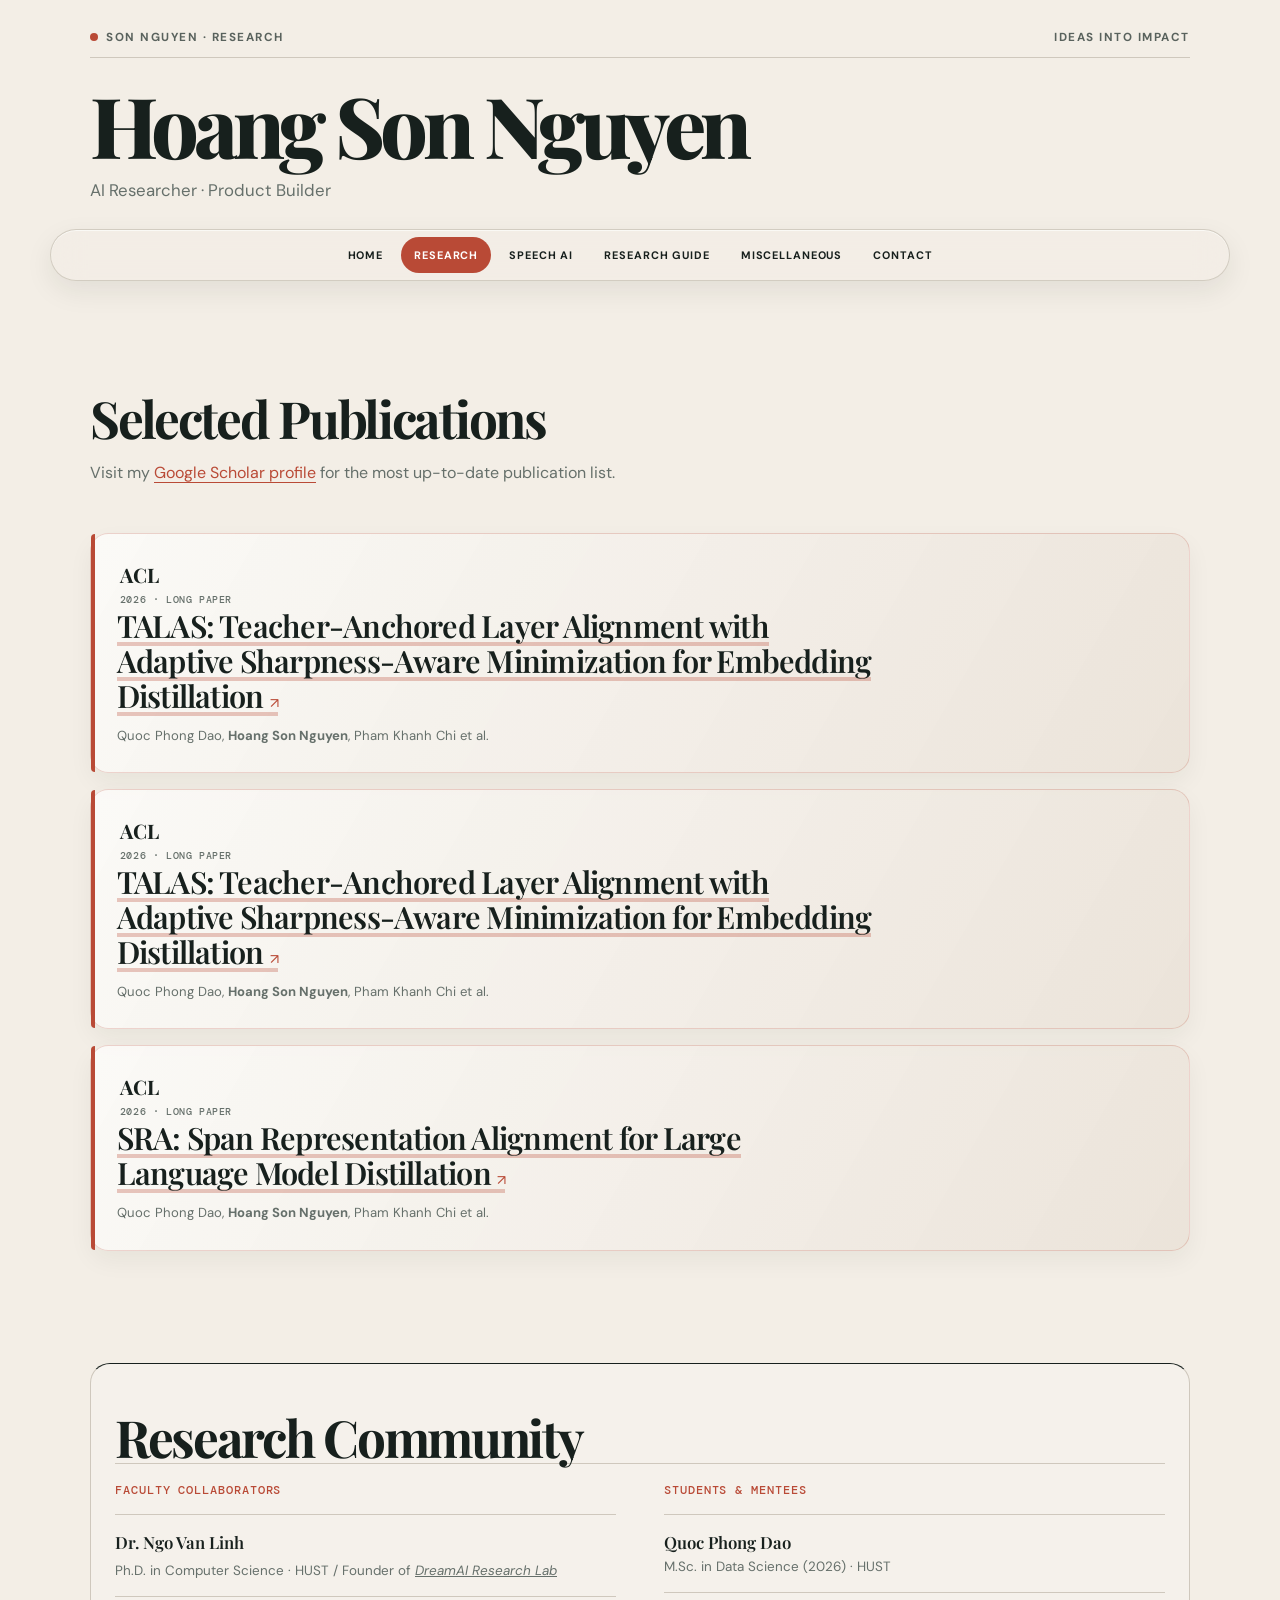
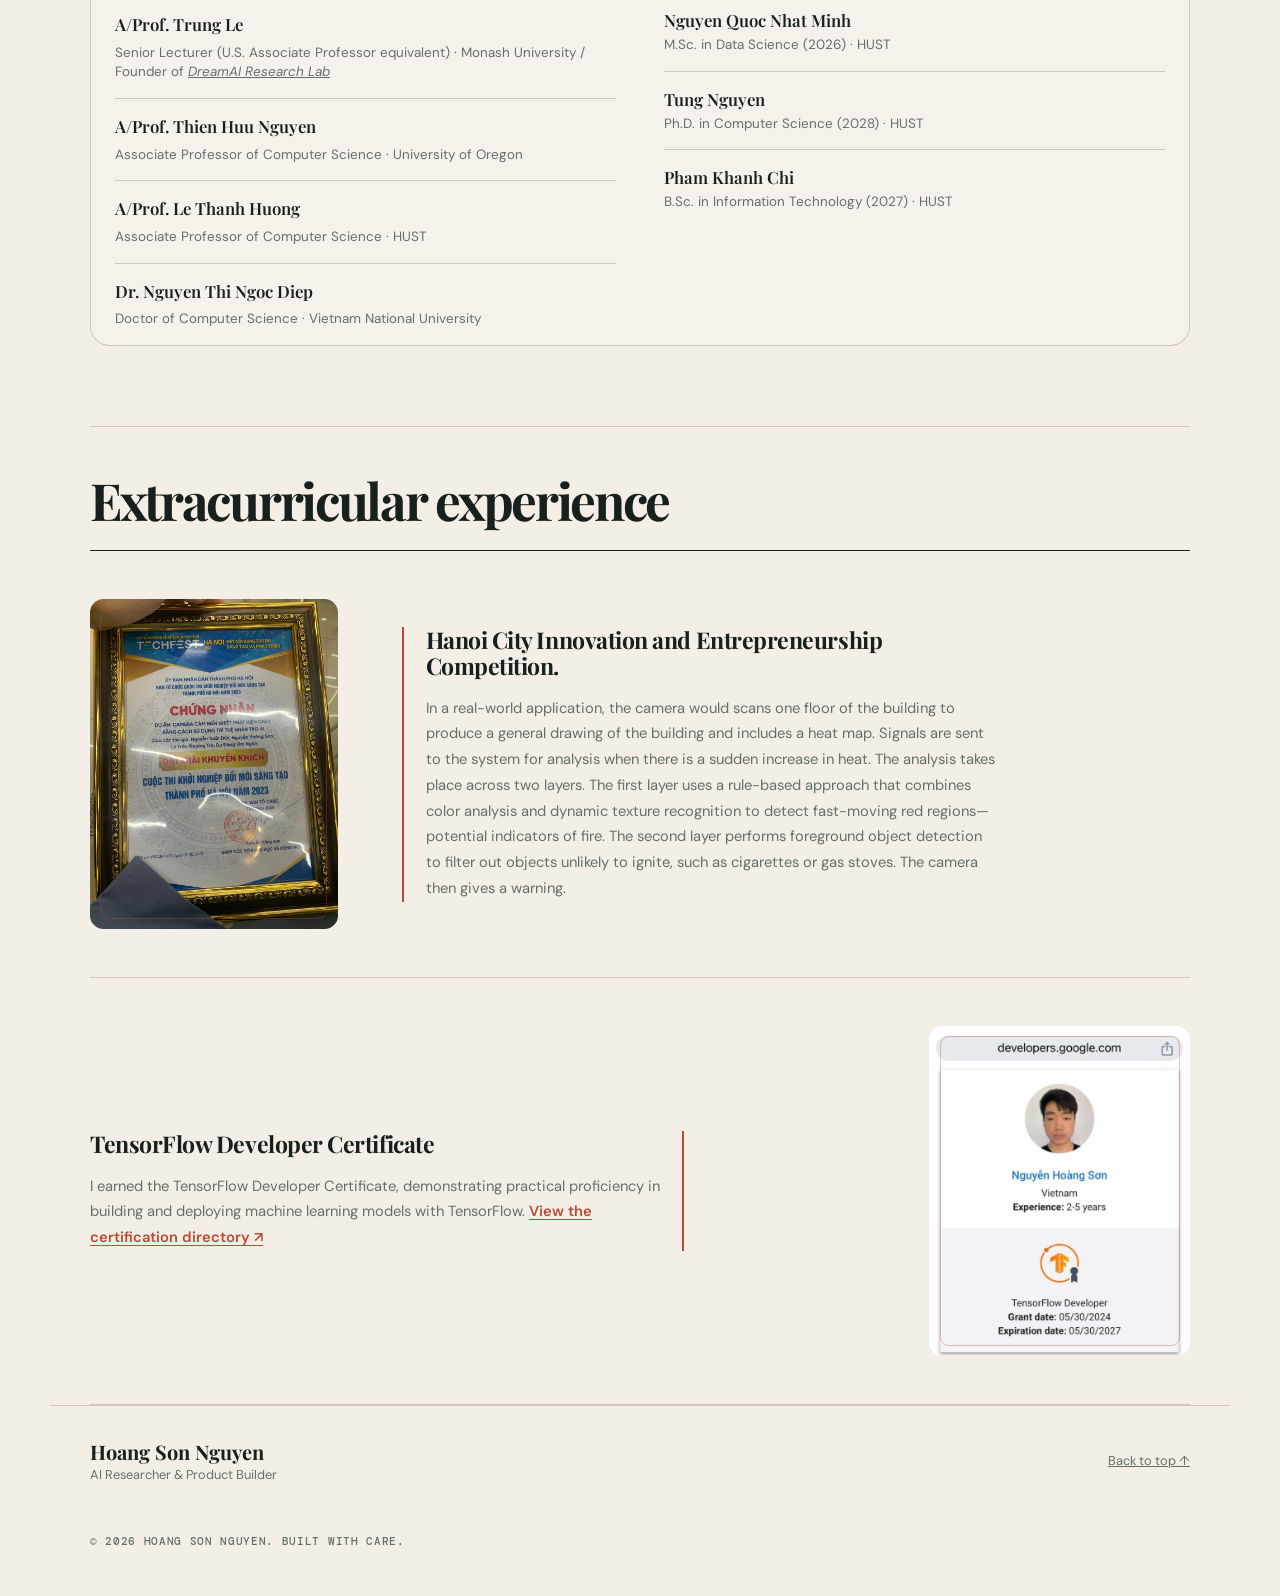
==== research.html @ 39b85572 "research" ====
<!doctype html>
<html lang="en">
  <head>
    <meta charset="UTF-8" />
    <meta name="viewport" content="width=device-width, initial-scale=1.0" />
    <meta name="description" content="Research and publications by Hoang Son Nguyen" />
    <title>Research — Hoang Son Nguyen</title>
    <link rel="preconnect" href="https://fonts.googleapis.com" />
    <link rel="preconnect" href="https://fonts.gstatic.com" crossorigin />
    <link
      href="https://fonts.googleapis.com/css2?family=DM+Mono:wght@400;500&family=DM+Sans:wght@400;500;600;700&family=Playfair+Display:wght@600;700;800&display=swap"
      rel="stylesheet"
    />
    <link rel="stylesheet" href="styles.css?v=6" />
  </head>
  <body class="research-page">
    <a class="skip-link" href="#main-content">Skip to content</a>
    <header class="site-header">
      <div class="topline">
        <span class="eyebrow"><i></i>SON NGUYEN · RESEARCH</span>
        <span class="date">Ideas into impact</span>
      </div>
      <div class="hero-heading">
        <div>
          <h1><a href="index.html">Hoang Son Nguyen</a></h1>
          <p>AI Researcher · Product Builder</p>
        </div>
      </div>
    </header>

    <nav class="menu" aria-label="Main navigation">
      <a href="index.html">Home</a>
      <a class="active" href="research.html" aria-current="page">Research</a>
      <a href="speechAI.html">Speech AI</a>
      <a href="research_guide.html">Research Guide</a>
      <a href="miscellaneous.html">Miscellaneous</a>
      <a href="index.html#contact">Contact</a>
    </nav>

    <main id="main-content" class="research-page-main">
      <section class="research-page-reference-section" aria-labelledby="publications-title">
        <h2 id="publications-title">Selected Publications</h2>
        <p class="research-page-publication-note">Visit my <a href="https://scholar.google.com/" target="_blank" rel="noopener noreferrer">Google Scholar profile</a> for the most up-to-date publication list.</p>
        <div class="research-page-publications">
          <article class="research-page-paper">
            <div class="research-page-paper-meta"><strong>ACL</strong><span>2026 · Long paper</span></div>
            <h3><a href="https://aclanthology.org/2026.acl-long.1509/" target="_blank" rel="noopener noreferrer">TALAS: Teacher-Anchored Layer Alignment with Adaptive Sharpness-Aware Minimization for Embedding Distillation <span>↗</span></a></h3>
            <p>Quoc Phong Dao, <strong>Hoang Son Nguyen</strong>, Pham Khanh Chi et al.</p>
          </article>
          <article class="research-page-paper">
            <div class="research-page-paper-meta"><strong>ACL</strong><span>2026 · Long paper</span></div>
            <h3><a href="https://aclanthology.org/2026.acl-long.1509/" target="_blank" rel="noopener noreferrer">TALAS: Teacher-Anchored Layer Alignment with Adaptive Sharpness-Aware Minimization for Embedding Distillation <span>↗</span></a></h3>
            <p>Quoc Phong Dao, <strong>Hoang Son Nguyen</strong>, Pham Khanh Chi et al.</p>
          </article>
          <article class="research-page-paper">
            <div class="research-page-paper-meta"><strong>ACL</strong><span>2026 · Long paper</span></div>
            <h3><a href="https://aclanthology.org/2026.acl-long.1522/" target="_blank" rel="noopener noreferrer">SRA: Span Representation Alignment for Large Language Model Distillation <span>↗</span></a></h3>
            <p>Quoc Phong Dao, <strong>Hoang Son Nguyen</strong>, Pham Khanh Chi et al.</p>
          </article>
        </div>
      </section>

      <section class="research-subsection community-section" aria-labelledby="community-title">
        <h2 id="community-title">Research community</h2>
        <div class="community-grid">
          <div class="community-group">
            <p class="section-index">Faculty collaborators</p>
            <ul>
              <li>
  <a href="https://soict.hust.edu.vn/ts-ngo-van-linh.html" target="_blank" rel="noopener noreferrer"><strong>Dr. Ngo Van Linh</strong></a>
  <span>Ph.D. in Computer Science · HUST / Founder of <a href="https://dream-ai-lab.github.io/" target="_blank" rel="noopener noreferrer"><em><u>DreamAI Research Lab</u></em></a></span>
</li>
<li>
  <a href="https://www.trungle.org/" target="_blank" rel="noopener noreferrer"><strong>A/Prof. Trung Le</strong></a>
  <span>Senior Lecturer (U.S. Associate Professor equivalent) · Monash University / Founder of <a href="https://dream-ai-lab.github.io/" target="_blank" rel="noopener noreferrer"><em><u>DreamAI Research Lab</u></em></a></span>
</li>
                  <li><a href="https://thienhuunguyen.github.io/" target="_blank" rel="noreferrer"><strong>A/Prof. Thien Huu Nguyen</strong></a><span>Associate Professor of Computer Science · University of Oregon</span></li>
                  <li><a href="https://users.soict.hust.edu.vn/huonglt/" target="_blank" rel="noreferrer"><strong>A/Prof. Le Thanh Huong</strong></a><span>Associate Professor of Computer Science · HUST</span></li>
                  <li><a href="https://scholar.google.com/citations?user=wn4c3z8AAAAJ" target="_blank" rel="noreferrer"><strong>Dr. Nguyen Thi Ngoc Diep</strong></a><span>Doctor of Computer Science · Vietnam National University</span></li>
                </ul>
              </div>
              <div class="community-group">
                <p class="section-index">Students &amp; mentees</p>
                <ul>
                  <li><strong>Quoc Phong Dao</strong><span>M.Sc. in Data Science (2026) · HUST</span></li>
                  <li><strong>Nguyen Quoc Nhat Minh</strong><span>M.Sc. in Data Science (2026) · HUST</span></li>
                  <li><strong>Tung Nguyen</strong><span>Ph.D. in Computer Science (2028) · HUST</span></li>
                  <li><strong>Pham Khanh Chi</strong><span>B.Sc. in Information Technology (2027) · HUST</span></li>
                </ul>
              </div>
            </div>
          </section>
          <section class="research-page-extracurricular" aria-labelledby="extracurricular-title">
            <div class="research-page-heading">
              <h2 id="extracurricular-title">Extracurricular experience</h2>
            </div>
            <div class="research-page-extracurricular-content">
              <div class="research-page-experience-list">
                <article class="research-page-experience">
                  <figure><img src="image/cert_DMST_hnoi.jpg" alt="Certificate from DMST Hanoi" /></figure>
                  <div class="research-page-experience-copy">
                    <p class="research-page-experience-label">Hanoi City Innovation and Entrepreneurship Competition.</p>
                    <p>In a real-world application, the camera would scans one floor of the building to produce a general drawing of the building and includes a heat map. Signals are sent to the system for analysis when there is a sudden increase in heat. The analysis takes place across two layers. The first layer uses a rule-based approach that combines color analysis and dynamic texture recognition to detect fast-moving red regions—potential indicators of fire. The second layer performs foreground object detection to filter out objects unlikely to ignite, such as cigarettes or gas stoves. The camera then gives a warning.</p>
                  </div>
                </article>
                <article class="research-page-experience research-page-experience-reverse">
                  <figure><img src="image/tf.jpg" alt="TensorFlow certificate" /></figure>
                  <div class="research-page-experience-copy">
                    <p class="research-page-experience-label">TensorFlow Developer Certificate</p>
                    <p>I earned the TensorFlow Developer Certificate, demonstrating practical proficiency in building and deploying machine learning models with TensorFlow. <a href="https://developers.google.com/certification/directory/tensorflow" target="_blank" rel="noopener noreferrer">View the certification directory <span>↗</span></a></p>
                  </div>
                </article>
              </div>
            </div>
          </section>
    </main>

    <footer>
      <div><strong>Hoang Son Nguyen</strong><span>AI Researcher &amp; Product Builder</span></div>
      <a href="#main-content">Back to top ↑</a>
      <p>© 2026 Hoang Son Nguyen. Built with care.</p>
    </footer>
  </body>
</html>
---- styles.css ----
:root{--ink:#17201d;--muted:#66706b;--cream:#f3eee6;--line:#cfc8bd;--accent:#b94a36;--max:1180px}
*{box-sizing:border-box}html{scroll-behavior:smooth}body{margin:0;background:var(--cream);color:var(--ink);font-family:"DM Sans",sans-serif;font-size:16px;line-height:1.55}a{color:inherit;text-decoration:none}.skip-link{position:absolute;left:1rem;top:-4rem;background:var(--ink);color:var(--cream);padding:.5rem 1rem;z-index:10}.skip-link:focus{top:1rem}
.site-header,main,footer{max-width:var(--max);margin:auto}.site-header{padding:1.75rem 2.5rem 0}.topline{border-bottom:1px solid var(--line);display:flex;justify-content:space-between;padding-bottom:.7rem;text-transform:uppercase;letter-spacing:.13em;font-weight:700;font-size:.73rem;color:#59625d}.eyebrow i{display:inline-block;width:8px;height:8px;background:var(--accent);border-radius:50%;margin-right:.5rem}.hero-heading{display:flex;justify-content:space-between;align-items:flex-start;padding:1.7rem 0 0}.hero-heading h1{font:800 clamp(3rem,7vw,5.25rem)/.95 "Playfair Display",serif;letter-spacing:-.06em;margin:0}.hero-heading h1 a:hover{color:var(--accent)}.hero-heading p{color:var(--muted);font-size:1.05rem;margin:.75rem 0 0}.hero-heading p span{padding:0 .7rem}.hero-heading p a{font-weight:600;color:var(--ink)}.menu{position:sticky;top:.8rem;z-index:20;display:flex;gap:.35rem;justify-content:center;align-items:center;width:calc(100% - 5rem);max-width:var(--max);padding:.45rem;margin:1.6rem auto 0;border:1px solid rgba(207,200,189,.9);border-radius:999px;background:rgba(243,238,230,.78);box-shadow:0 10px 28px rgba(23,32,29,.08),inset 0 1px rgba(255,255,255,.6);backdrop-filter:blur(16px);-webkit-backdrop-filter:blur(16px);white-space:nowrap;transition:box-shadow .25s ease,background .25s ease}.menu a{font-size:.68rem;font-weight:700;text-transform:uppercase;letter-spacing:.08em;padding:.6rem .8rem;border-radius:999px;transition:background .2s ease,color .2s ease,transform .2s ease}.menu a:hover{background:var(--ink);color:var(--cream);transform:translateY(-1px)}.menu a.active{background:var(--accent);color:#fff}.menu a.active:hover{background:var(--ink)}.arrow-link:hover,.text-link:hover{color:var(--accent)}
main{padding:5.5rem 2.5rem 0}.section-grid{display:grid;grid-template-columns:24% 1fr;gap:5rem;border-top:1px solid var(--line);padding:3rem 0 7rem}.section-label{text-transform:uppercase;letter-spacing:.13em;font-weight:700;color:var(--accent);font-size:.76rem}.intro{border-top:0;padding-top:0}.about-label,.section-aside{display:flex;flex-direction:column;align-items:flex-start}.section-marker{border-top:1px solid var(--accent);padding-top:1rem;width:100%;display:flex;align-items:flex-start;justify-content:space-between;color:var(--muted)}.section-marker strong{font:700 clamp(4rem,7vw,6.5rem)/.8 "Playfair Display",serif;letter-spacing:-.08em;color:var(--ink)}.section-marker span{font:500 .68rem/1.35 "DM Mono",monospace;text-transform:uppercase;letter-spacing:.08em;text-align:right}.intro-main{display:block}.intro-copy{max-width:640px}.intro h2,.research h2,.updates h2,.misc h2,.contact h2{font:700 clamp(2.2rem,4vw,4rem)/1.02 "Playfair Display",serif;letter-spacing:-.045em;margin:0 0 1.8rem}.intro-copy p{color:var(--muted);font-size:1.05rem;margin:0 0 1.2rem}.link-row{display:flex;align-items:center;gap:2rem;margin-top:2.5rem}.arrow-link,.text-link{font-size:.77rem;text-transform:uppercase;letter-spacing:.1em;font-weight:700}.arrow-link span{font-size:1.1rem;margin-left:.45rem}.text-link{border-bottom:1px solid var(--ink);padding-bottom:.25rem}.name-card{display:flex;flex-direction:column;gap:.8rem;margin-top:1rem;text-transform:uppercase;font:500 .7rem "DM Mono",monospace;letter-spacing:.08em}.profile-photo,.section-photo{width:100%;max-width:220px;aspect-ratio:3/4;object-fit:cover;object-position:center;border-radius:110px 110px 0 0;filter:saturate(.8);margin-top:1.5rem}.section-photo{margin-top:1.7rem}.name-card strong{font:600 2.3rem "Playfair Display",serif;text-transform:none;letter-spacing:0}.research-content{max-width:710px}.lead,.subheading,.misc-card>p,.contact-copy>p{font-size:1.1rem;color:var(--muted);max-width:600px}.focus-list{grid-column:1/-1;display:flex;gap:1rem;width:calc(100% + 0px);margin-top:1rem;padding:0 0 1.25rem;overflow-x:auto;scroll-snap-type:x mandatory;overscroll-behavior-x:contain;scrollbar-color:var(--accent) transparent;scrollbar-width:thin}.focus-list article{flex:0 0 min(31%,360px);min-height:250px;display:flex;flex-direction:column;justify-content:space-between;gap:2rem;padding:1.35rem;border:1px solid var(--line);border-radius:1.25rem;background:rgba(255,255,255,.25);scroll-snap-align:start}.focus-list article>span{font:500 .75rem "DM Mono",monospace;color:var(--accent)}.focus-list h3{margin:0 0 .6rem;font-size:1.1rem}.focus-list p{margin:0;color:var(--muted)}.timeline{margin-top:2.5rem}.timeline>div,.older-updates>div{display:grid;grid-template-columns:100px 1fr;gap:1.5rem;border-top:1px solid var(--line);padding:1.25rem 0}.timeline time,.older-updates time{font:500 .8rem "DM Mono",monospace}.timeline p,.older-updates p{margin:0}.timeline a{color:var(--accent);text-decoration:underline}.older-button{margin-top:1.5rem;border:0;background:none;padding:0;text-transform:uppercase;letter-spacing:.1em;font-weight:700;font-size:.75rem;cursor:pointer}.older-button span{font-size:1.1rem;margin-left:.3rem}.older-updates{margin-top:1.5rem}.misc-card{grid-column:1/-1;width:100%;background:#e8e0d5;padding:3.5rem;min-height:315px;border-radius:1.5rem}.misc-card h2{margin-bottom:1.3rem}.misc-card>p{max-width:600px;margin-bottom:2.5rem}.contact{padding-bottom:8rem}.contact-copy{display:grid;grid-template-columns:1fr 1fr;column-gap:4rem}.contact-copy h2{grid-column:1/-1}.contact-copy>p{max-width:450px}.contact-details{display:flex;gap:3rem;align-self:end}.contact-details span{display:block;color:var(--accent);font-size:.7rem;text-transform:uppercase;letter-spacing:.12em;font-weight:700;margin-bottom:.3rem}.contact-details p,.contact-details a{margin:0}.contact-details a{text-decoration:underline;text-underline-offset:4px}footer{border-top:1px solid var(--line);padding:2rem 2.5rem 3rem;display:grid;grid-template-columns:1fr auto;gap:.6rem}footer div{display:flex;flex-direction:column}footer strong{font:700 1.25rem "Playfair Display",serif}footer span,footer p,footer a{color:var(--muted);font-size:.8rem}footer a{text-decoration:underline;align-self:center}footer p{grid-column:1/-1;margin:2.5rem 0 0;font:500 .7rem "DM Mono",monospace;text-transform:uppercase;letter-spacing:.06em}
.section-marker-updates{border-top:0;border-left:1px solid var(--accent);padding:0 0 0 1.15rem;gap:1rem;align-items:center;justify-content:flex-start;min-height:110px}.section-marker-updates strong{display:grid;place-items:center;width:78px;height:78px;border:1px solid var(--accent);border-radius:50%;background:var(--accent);color:var(--cream);font:700 2.45rem/.9 "Playfair Display",serif;letter-spacing:-.08em}.section-marker-updates span{display:flex;flex-direction:column;gap:.1rem;text-align:left;text-transform:none;letter-spacing:0;font:400 1.15rem/1.05 "Playfair Display",serif;color:var(--ink)}.section-marker-updates b{font-weight:700}.section-marker-updates em{font-style:italic;color:var(--accent)}.section-marker strong{font:700 clamp(4rem,7vw,6.5rem)/.8 "Playfair Display",serif;letter-spacing:-.08em;color:var(--ink)}.section-marker span{font:500 .68rem/1.35 "DM Mono",monospace;text-transform:uppercase;letter-spacing:.08em;text-align:right}.intro-main{display:block}.intro-copy{max-width:640px}.intro h2,.research h2,.updates h2,.misc h2,.contact h2{font:700 clamp(2.2rem,4vw,4rem)/1.02 "Playfair Display",serif;letter-spacing:-.045em;margin:0 0 1.8rem}.intro-copy p{color:var(--muted);font-size:1.05rem;margin:0 0 1.2rem}.link-row{display:flex;align-items:center;gap:2rem;margin-top:2.5rem}.arrow-link,.text-link{font-size:.77rem;text-transform:uppercase;letter-spacing:.1em;font-weight:700}.arrow-link span{font-size:1.1rem;margin-left:.45rem}.text-link{border-bottom:1px solid var(--ink);padding-bottom:.25rem}.name-card{display:flex;flex-direction:column;gap:.8rem;margin-top:1rem;text-transform:uppercase;font:500 .7rem "DM Mono",monospace;letter-spacing:.08em}.profile-photo,.section-photo{width:100%;max-width:220px;aspect-ratio:3/4;object-fit:cover;object-position:center;border-radius:110px 110px 0 0;filter:saturate(.8);margin-top:1.5rem}.section-photo{margin-top:1.7rem}.name-card strong{font:600 2.3rem "Playfair Display",serif;text-transform:none;letter-spacing:0}.research-content{max-width:710px}.lead,.subheading,.misc-card>p,.contact-copy>p{font-size:1.1rem;color:var(--muted);max-width:600px}.focus-list{grid-column:1/-1;display:flex;gap:1rem;width:calc(100% + 0px);margin-top:1rem;padding:0 0 1.25rem;overflow-x:auto;scroll-snap-type:x mandatory;overscroll-behavior-x:contain;scrollbar-color:var(--accent) transparent;scrollbar-width:thin}.focus-list article{flex:0 0 min(31%,360px);min-height:250px;display:flex;flex-direction:column;justify-content:space-between;gap:2rem;padding:1.35rem;border:1px solid var(--line);border-radius:1.25rem;background:rgba(255,255,255,.25);scroll-snap-align:start}.focus-list article>span{font:500 .75rem "DM Mono",monospace;color:var(--accent)}.focus-list h3{margin:0 0 .6rem;font-size:1.1rem}.focus-list p{margin:0;color:var(--muted)}.timeline{margin-top:2.5rem}.timeline>div,.older-updates>div{display:grid;grid-template-columns:100px 1fr;gap:1.5rem;border-top:1px solid var(--line);padding:1.25rem 0}.timeline time,.older-updates time{font:500 .8rem "DM Mono",monospace}.timeline p,.older-updates p{margin:0}.timeline a{color:var(--accent);text-decoration:underline}.older-button{margin-top:1.5rem;border:0;background:none;padding:0;text-transform:uppercase;letter-spacing:.1em;font-weight:700;font-size:.75rem;cursor:pointer}.older-button span{font-size:1.1rem;margin-left:.3rem}.older-updates{margin-top:1.5rem}.misc-card{background:#e8e0d5;padding:3.5rem;min-height:315px}.misc-card h2{margin-bottom:1.3rem}.misc-card>p{max-width:460px;margin-bottom:2.5rem}.contact{padding-bottom:8rem}.contact-copy{display:grid;grid-template-columns:1fr 1fr;column-gap:4rem}.contact-copy h2{grid-column:1/-1}.contact-copy>p{max-width:450px}.contact-details{display:flex;gap:3rem;align-self:end}.contact-details span{display:block;color:var(--accent);font-size:.7rem;text-transform:uppercase;letter-spacing:.12em;font-weight:700;margin-bottom:.3rem}.contact-details p,.contact-details a{margin:0}.contact-details a{text-decoration:underline;text-underline-offset:4px}footer{border-top:1px solid var(--line);padding:2rem 2.5rem 3rem;display:grid;grid-template-columns:1fr auto;gap:.6rem}footer div{display:flex;flex-direction:column}footer strong{font:700 1.25rem "Playfair Display",serif}footer span,footer p,footer a{color:var(--muted);font-size:.8rem}footer a{text-decoration:underline;align-self:center}footer p{grid-column:1/-1;margin:2.5rem 0 0;font:500 .7rem "DM Mono",monospace;text-transform:uppercase;letter-spacing:.06em}
.updates-content{position:relative;isolation:isolate;width:100%;overflow:hidden;border:1px solid rgba(23,32,29,.1);border-radius:1.5rem;background:linear-gradient(135deg,#e9e1d6 0%,#ded4c6 100%);box-shadow:0 18px 45px rgba(23,32,29,.08);padding:2.6rem 2.6rem 2.35rem}.updates-content::after{position:absolute;z-index:-1;right:-5rem;bottom:-6rem;width:16rem;height:16rem;border:1px solid rgba(185,74,54,.22);border-radius:50%;box-shadow:0 0 0 2rem rgba(185,74,54,.04),0 0 0 4rem rgba(185,74,54,.035);content:""}.updates-kicker{display:flex;align-items:center;gap:.55rem;margin-bottom:1.3rem;color:var(--accent);font:500 .68rem "DM Mono",monospace;letter-spacing:.11em;text-transform:uppercase}.updates-kicker span{width:7px;height:7px;border-radius:50%;background:var(--accent);box-shadow:0 0 0 4px rgba(185,74,54,.12)}.updates-content h2{margin-bottom:1rem}.updates-content h2 em{color:var(--accent);font-style:italic}.updates-content .subheading{margin:0;max-width:560px}.timeline{display:grid;width:100%;grid-template-columns:repeat(2,minmax(0,1fr));gap:1rem;margin-top:2.2rem}.timeline>div{position:relative;display:block!important;grid-template-columns:1fr!important;min-height:175px;width:100%;border:1px solid rgba(23,32,29,.14);border-radius:1rem;background:rgba(243,238,230,.72);padding:1.25rem;transition:transform .2s ease,background .2s ease,box-shadow .2s ease}.timeline>div:hover{background:#f3eee6;box-shadow:0 12px 28px rgba(23,32,29,.1);transform:translateY(-4px)}.timeline>div::after{position:absolute;right:1.15rem;bottom:1rem;color:var(--accent);content:"↗";font-size:1.1rem;transition:transform .2s ease}.timeline>div:hover::after{transform:translate(2px,-2px)}.timeline time{display:flex;align-items:center;gap:.55rem;width:max-content;height:auto;margin:0 0 1.25rem;color:var(--ink);font:500 .68rem "DM Mono",monospace;letter-spacing:.04em;text-transform:uppercase}.timeline time span{display:grid;place-items:center;width:1.55rem;height:1.55rem;border-radius:50%;background:var(--accent);color:#fff;font-size:.62rem}.timeline p{max-width:32ch;margin:0;font-size:.92rem;line-height:1.55}.updates-footer{max-width:520px;margin:2rem 0 0;padding-top:1.25rem;border-top:1px solid rgba(23,32,29,.14);color:var(--muted);font-size:.92rem}.older-button{margin-top:1.8rem}.section-marker strong{font:700 clamp(4rem,7vw,6.5rem)/.8 "Playfair Display",serif;letter-spacing:-.08em;color:var(--ink)}.section-marker span{font:500 .68rem/1.35 "DM Mono",monospace;text-transform:uppercase;letter-spacing:.08em;text-align:right}.intro-main{display:block}.intro-copy{max-width:640px}.intro h2,.research h2,.updates h2,.misc h2,.contact h2{font:700 clamp(2.2rem,4vw,4rem)/1.02 "Playfair Display",serif;letter-spacing:-.045em;margin:0 0 1.8rem}.intro-copy p{color:var(--muted);font-size:1.05rem;margin:0 0 1.2rem}.link-row{display:flex;align-items:center;gap:2rem;margin-top:2.5rem}.arrow-link,.text-link{font-size:.77rem;text-transform:uppercase;letter-spacing:.1em;font-weight:700}.arrow-link span{font-size:1.1rem;margin-left:.45rem}.text-link{border-bottom:1px solid var(--ink);padding-bottom:.25rem}.name-card{display:flex;flex-direction:column;gap:.8rem;margin-top:1rem;text-transform:uppercase;font:500 .7rem "DM Mono",monospace;letter-spacing:.08em}.profile-photo,.section-photo{width:100%;max-width:220px;aspect-ratio:3/4;object-fit:cover;object-position:center;border-radius:110px 110px 0 0;filter:saturate(.8);margin-top:1.5rem}.section-photo{margin-top:1.7rem}.name-card strong{font:600 2.3rem "Playfair Display",serif;text-transform:none;letter-spacing:0}.research-content{max-width:710px}.lead,.subheading,.misc-card>p,.contact-copy>p{font-size:1.1rem;color:var(--muted);max-width:600px}.focus-list{grid-column:1/-1;display:flex;gap:1rem;width:calc(100% + 0px);margin-top:1rem;padding:0 0 1.25rem;overflow-x:auto;scroll-snap-type:x mandatory;overscroll-behavior-x:contain;scrollbar-color:var(--accent) transparent;scrollbar-width:thin}.focus-list article{flex:0 0 min(31%,360px);min-height:250px;display:flex;flex-direction:column;justify-content:space-between;gap:2rem;padding:1.35rem;border:1px solid var(--line);border-radius:1.25rem;background:rgba(255,255,255,.25);scroll-snap-align:start}.focus-list article>span{font:500 .75rem "DM Mono",monospace;color:var(--accent)}.focus-list h3{margin:0 0 .6rem;font-size:1.1rem}.focus-list p{margin:0;color:var(--muted)}.timeline{margin-top:2.5rem}.timeline>div,.older-updates>div{display:grid;grid-template-columns:100px 1fr;gap:1.5rem;border-top:1px solid var(--line);padding:1.25rem 0}.timeline time,.older-updates time{font:500 .8rem "DM Mono",monospace}.timeline p,.older-updates p{margin:0}.timeline a{color:var(--accent);text-decoration:underline}.older-button{margin-top:1.5rem;border:0;background:none;padding:0;text-transform:uppercase;letter-spacing:.1em;font-weight:700;font-size:.75rem;cursor:pointer}.older-button span{font-size:1.1rem;margin-left:.3rem}.older-updates{margin-top:1.5rem}.misc-card{background:#e8e0d5;padding:3.5rem;min-height:315px}.misc-card h2{margin-bottom:1.3rem}.misc-card>p{max-width:460px;margin-bottom:2.5rem}.contact{padding-bottom:8rem}.contact-copy{display:grid;grid-template-columns:1fr 1fr;column-gap:4rem}.contact-copy h2{grid-column:1/-1}.contact-copy>p{max-width:450px}.contact-details{display:flex;gap:3rem;align-self:end}.contact-details span{display:block;color:var(--accent);font-size:.7rem;text-transform:uppercase;letter-spacing:.12em;font-weight:700;margin-bottom:.3rem}.contact-details p,.contact-details a{margin:0}.contact-details a{text-decoration:underline;text-underline-offset:4px}footer{border-top:1px solid var(--line);padding:2rem 2.5rem 3rem;display:grid;grid-template-columns:1fr auto;gap:.6rem}footer div{display:flex;flex-direction:column}footer strong{font:700 1.25rem "Playfair Display",serif}footer span,footer p,footer a{color:var(--muted);font-size:.8rem}footer a{text-decoration:underline;align-self:center}footer p{grid-column:1/-1;margin:2.5rem 0 0;font:500 .7rem "DM Mono",monospace;text-transform:uppercase;letter-spacing:.06em}
@media(max-width:700px){.site-header,main,footer{padding-left:1.25rem;padding-right:1.25rem}.site-header{padding-top:1.25rem}.topline{font-size:.62rem}.date{display:none}.hero-heading{padding-top:1.4rem}.hero-heading h1{font-size:3.2rem}.hero-heading p{font-size:.82rem;max-width:260px}.hero-heading p span{padding:0 .25rem}.menu{width:calc(100% - 2.5rem);justify-content:center;gap:.25rem;flex-wrap:wrap;padding:.4rem;margin-top:1.2rem;white-space:normal}.menu a{font-size:.62rem;padding:.5rem .65rem}.section-grid{display:block;padding:2.5rem 0 5rem}.section-label{margin-bottom:0}.intro{padding-top:0}.intro-main{display:block}.intro h2,.research h2,.updates h2,.misc h2,.contact h2{font-size:2.65rem}.about-label{margin-bottom:2.5rem}.profile-photo,.section-photo{max-width:220px}.section-aside{margin-bottom:2.5rem}.section-marker{margin-top:1.5rem;max-width:220px}.section-marker strong{font-size:5rem}.section-marker-updates{min-height:82px;padding-left:.8rem;margin-top:0}.section-marker-updates strong{width:62px;height:62px;font-size:2rem}.section-marker-updates span{font-size:1rem}.name-card{margin-top:1rem;max-width:220px}.focus-list{margin-top:2rem}.focus-list article{flex-basis:min(82%,330px);grid-template-columns:42px 1fr;gap:.5rem}.updates-content{padding:1.5rem;border-radius:1.1rem}.updates-content::after{right:-7rem;bottom:-8rem}.timeline{grid-template-columns:1fr;gap:.75rem;margin-top:1.6rem}.timeline>div{min-height:0;padding:1rem}.timeline time{margin-bottom:.8rem}.timeline p{max-width:28ch}.updates-footer{margin-top:1.5rem}.misc-card{padding:2rem;min-height:0}.contact-copy{display:block}.contact-details{margin-top:2.5rem;display:block}.contact-details>div+div{margin-top:1.5rem}.link-row{gap:1rem;flex-wrap:wrap}footer{display:block}footer a{display:inline-block;margin-top:1.5rem}footer p{margin-top:2rem}}
/* Miscellaneous page */
.product-button{display:inline-flex;align-items:center;justify-content:space-between;gap:.8rem;width:max-content;margin-top:.35rem;padding:.65rem .8rem;border:1px solid var(--accent);border-radius:999px;color:var(--accent);font:700 .65rem "DM Mono",monospace;letter-spacing:.08em;text-transform:uppercase;transition:background .2s ease,color .2s ease,transform .2s ease}.product-button span{font-size:1rem;line-height:1}.product-button:hover{background:var(--accent);color:#fff;transform:translateY(-2px)}
.research-button{margin-top:1.5rem}
.business-offering{position:relative;min-height:205px;width:100%;border:1px solid rgba(23,32,29,.14);border-radius:1rem;background:rgba(243,238,230,.72);padding:1.4rem;transition:transform .2s ease,background .2s ease,box-shadow .2s ease}.business-offering:hover{background:#f3eee6;box-shadow:0 12px 28px rgba(23,32,29,.1);transform:translateY(-4px)}.business-offering::after{position:absolute;right:1.15rem;bottom:1rem;color:var(--accent);content:"↗";font-size:1.1rem}.business-offering time{margin-bottom:1.35rem}.business-offering h3{margin:0 0 .75rem;font:700 clamp(1.35rem,2.1vw,1.9rem)/1.05 "Playfair Display",serif;letter-spacing:-.03em}.business-offering p{max-width:34ch}
.business-details{grid-column:1/-1;display:grid;grid-template-columns:1fr;gap:1.25rem;margin-top:-2rem;padding-top:0}.business-detail{position:relative;display:grid;grid-template-columns:4.2rem minmax(0,1fr);align-items:start;gap:1.2rem;min-height:245px;padding:1.5rem 1.6rem;border:1px solid rgba(23,32,29,.14);border-radius:1.25rem;background:rgba(255,255,255,.28);transition:background .2s ease,border-color .2s ease,transform .2s ease,box-shadow .2s ease}.business-detail:hover{border-color:var(--accent);background:rgba(243,238,230,.72);box-shadow:0 14px 30px rgba(23,32,29,.08);transform:translateY(-4px)}.business-detail-number{color:var(--accent);font:700 1rem "DM Mono",monospace}.business-detail-kicker{margin:0 0 .45rem;color:var(--accent);font:500 .62rem "DM Mono",monospace;letter-spacing:.1em;text-transform:uppercase}.business-detail h3{margin:0 0 1.2rem;font:700 clamp(1.55rem,2.8vw,2.35rem)/1 "Playfair Display",serif;letter-spacing:-.03em}.business-detail-placeholder{margin:0;padding:1rem;border:1px dashed rgba(102,112,107,.45);border-radius:.7rem;color:var(--muted);font-size:.82rem;line-height:1.55}.business-detail-placeholder::first-letter{color:var(--accent)}
.business-detail-speech{background:linear-gradient(110deg,rgba(255,255,255,.42),rgba(217,170,157,.18))}.business-detail-speech .business-detail-kicker span{color:var(--muted);padding:0 .2rem}.business-detail-speech h3{font-size:clamp(2rem,4vw,3.8rem);line-height:.98}.business-detail-speech h3 em{color:var(--accent);font-style:italic}.business-detail-description{max-width:680px;margin:1.5rem 0 0;color:var(--muted);font-size:1.06rem;line-height:1.7}.speech-problem-grid{display:grid;grid-template-columns:repeat(3,minmax(0,1fr));gap:.8rem;margin-top:2rem}.speech-problem-grid>div{display:flex;flex-direction:column;gap:.55rem;min-height:145px;padding:1rem;border-top:2px solid var(--accent);background:rgba(243,238,230,.48)}.speech-problem-index{color:var(--accent);font:500 .65rem "DM Mono",monospace}.speech-problem-grid strong{font:600 1rem/1.15 "DM Sans",sans-serif}.speech-problem-grid p{margin:0;color:var(--muted);font-size:.82rem;line-height:1.45}
@media (max-width:700px){.business-offering{min-height:0;padding:1rem}.business-offering h3{font-size:1.65rem}}
.business-offering time{color:var(--accent);font-weight:700;letter-spacing:.07em}.business-offering h3{margin-top:.15rem}.business-offering p{max-width:38ch;line-height:1.55}
@media (max-width:700px){.business-details{grid-template-columns:1fr;margin-top:0;padding-top:0}.business-detail{grid-template-columns:3.3rem minmax(0,1fr);gap:.8rem;padding:1rem;min-height:190px}.business-detail-placeholder{font-size:.78rem}}
.business-detail-speech h3{max-width:760px;font-size:clamp(2.4rem,8vw,5.8rem);line-height:.9;letter-spacing:-.06em}.business-detail-description{max-width:720px;font-size:.96rem}.speech-problem-grid{gap:.4rem}.speech-problem-grid>div{min-height:0;padding:.85rem}.speech-problem-grid strong{font-size:.9rem}.speech-problem-grid p{font-size:.75rem}
@media (max-width:700px){.speech-problem-grid{grid-template-columns:1fr;margin-top:1.5rem}.speech-problem-grid>div{min-height:0}.business-detail-description{margin-top:1.2rem}}
.misc-page .menu a.active{background:var(--accent);color:#fff}.misc-reference{max-width:var(--max);padding:6rem 2.5rem 7rem}.misc-reference-header{max-width:760px;margin-bottom:4.5rem}.misc-reference-header h2{font:700 clamp(2.8rem,5vw,5rem)/1 "Playfair Display",serif;letter-spacing:-.05em;margin:0 0 1.4rem}.misc-reference-header p{max-width:620px;color:var(--muted);font-size:1.08rem}.misc-reference-section{max-width:760px;margin-bottom:4.5rem}.misc-reference-section h3{font:700 2rem/1.1 "Playfair Display",serif;margin:0 0 1.5rem}.resource-list{list-style:none;padding:0;margin:0;border-top:1px solid var(--line)}.resource-list li{padding:1rem 0;border-bottom:1px solid var(--line)}.resource-list a{display:inline;color:var(--ink);text-decoration:underline;text-decoration-color:var(--accent);text-underline-offset:3px}.resource-list a:hover{color:var(--accent)}.resource-list span{display:block;color:var(--muted);font-size:.9rem;margin-top:.25rem}.resource-note{color:var(--muted);font-size:.88rem;margin:1.5rem 0 0}.topic-list{display:grid;gap:1.3rem}.topic-list article{border-bottom:1px solid var(--line);padding-bottom:1.3rem}.topic-list h4{font:600 1.2rem/1.1 "Playfair Display",serif;margin:0 0 .4rem}.topic-list p{color:var(--muted);margin:0}.misc-page footer{margin-top:1rem}@media(max-width:700px){.misc-reference{padding:3.5rem 1.25rem 5rem}.misc-reference-header{margin-bottom:3.5rem}.misc-reference-header h2{font-size:2.65rem}.misc-reference-section{margin-bottom:3.5rem}}
/* Research publications */
.research-details-content{min-width:0}.section-marker-research{border-top:0;border-left:1px solid var(--accent);padding:0 0 0 1.15rem;min-height:110px;align-items:flex-start;justify-content:flex-start}.section-marker-research strong{font-size:clamp(4rem,7vw,6.5rem)}.section-marker-research span{margin-left:auto;padding-top:.45rem}.research-subsection{border-top:1px solid var(--line);padding-top:1.35rem}.research-subsection:first-child{border-top:0;padding-top:0}.research-subsection h2{font:700 clamp(2rem,3.8vw,3.5rem)/1.02 "Playfair Display",serif;letter-spacing:-.045em;text-transform:capitalize;margin:0 0 .7rem}.publication-note{color:var(--muted);margin:0 0 2.2rem}.publication-note a{color:var(--accent);text-decoration:underline;text-underline-offset:3px}.research-paper-list{border-top:1px solid var(--line)}.research-paper{border-bottom:1px solid var(--line);padding:1.35rem 0 1.55rem}.paper-conference{display:flex;justify-content:space-between;align-items:flex-start;gap:1.5rem;color:var(--muted);font:500 .72rem "DM Mono",monospace;text-transform:uppercase;letter-spacing:.07em}.paper-conference>div{display:flex;gap:.8rem;align-items:center}.paper-conference strong{color:var(--ink);font:700 1rem "DM Sans",sans-serif;letter-spacing:.02em}.paper-conference b{color:var(--accent);font-weight:500}.research-paper-content{padding-left:calc(24% + 1.5rem);margin-top:-.15rem}.research-paper h3{max-width:760px;margin:.9rem 0 .5rem;font:600 clamp(1.25rem,2.1vw,1.8rem)/1.15 "Playfair Display",serif;letter-spacing:-.02em}.research-paper h3 a:hover{color:var(--accent)}.research-paper-content p{margin:0;color:var(--muted);font-size:.9rem}.research-paper-content p strong{color:var(--ink)}.community-section{margin-top:5rem}.community-grid{display:grid;grid-template-columns:1fr 1fr;gap:4rem;border-top:1px solid var(--line)}.community-group{padding-top:1.2rem}.section-index{margin:0 0 1rem;color:var(--accent);font:500 .72rem "DM Mono",monospace;text-transform:uppercase;letter-spacing:.08em}.community-group ul{list-style:none;margin:0;padding:0}.community-group li{border-top:1px solid var(--line);padding:1rem 0;display:flex;flex-direction:column;gap:.25rem}.community-group li a:hover{color:var(--accent)}.community-group li strong{font:600 1.1rem "Playfair Display",serif}.community-group li span{color:var(--muted);font-size:.84rem;line-height:1.45}
@media (max-width:760px){.research-paper-content{padding-left:0}.paper-conference{flex-direction:column;gap:.45rem}.community-grid{grid-template-columns:1fr;gap:2rem}.community-section{margin-top:3.5rem}.section-marker-research{min-height:90px}}
.research-details-content{display:contents}.research-details-content>.research-subsection:first-child{display:contents}.research-details-content>.research-subsection:first-child h2,.research-details-content>.research-subsection:first-child .publication-note{grid-column:2}.research-details-content>.research-subsection:first-child .research-paper-list,.research-details-content>.community-section{grid-column:1/-1}.research-details-content>.research-subsection:first-child .research-paper-list .research-paper-content{padding-left:0}.research-details-content>.community-section{margin-top:5rem}
.research-paper-list{display:grid;grid-template-columns:repeat(2,minmax(0,1fr));gap:1.25rem;border-top:0}.publication-card{display:flex;flex-direction:column;justify-content:space-between;min-height:320px;padding:1.5rem;border:1px solid var(--line);border-radius:1.25rem;background:linear-gradient(145deg,rgba(255,255,255,.55),rgba(232,224,213,.65));box-shadow:0 12px 30px rgba(23,32,29,.06);transition:transform .25s ease,box-shadow .25s ease,border-color .25s ease}.publication-card:hover{transform:translateY(-5px);border-color:var(--accent);box-shadow:0 18px 34px rgba(23,32,29,.11)}.publication-card .paper-conference{padding-bottom:1.25rem;border-bottom:1px solid rgba(207,200,189,.8)}.publication-card .research-paper-content{padding:0;margin:1.5rem 0 0}.publication-card h3{max-width:none;margin:0 0 1.2rem;font-size:clamp(1.35rem,2.2vw,2rem)}.publication-card .research-paper-content p{font-size:.82rem;line-height:1.5}
.section-marker-research{border-top:1px solid var(--accent);border-left:0;padding:1rem 0 0;min-height:0;display:flex;align-items:flex-start;justify-content:space-between}.section-marker-research span{margin-left:0;padding-top:0}
@media (max-width:700px){.research-details-content>.research-subsection:first-child h2,.research-details-content>.research-subsection:first-child .publication-note,.research-details-content>.research-subsection:first-child .research-paper-list,.research-details-content>.community-section{grid-column:auto}.research-details-content>.community-section{margin-top:3.5rem}}
@media (max-width:700px){.research-paper-list{grid-template-columns:1fr}.publication-card{min-height:260px}}
.research-details{column-gap:3rem;row-gap:1.75rem}.research-details-content{display:contents}.research-publication-intro{grid-column:2}.research-details-content>.research-paper-list{grid-column:1/-1}.research-details-content>.community-section{grid-column:1/-1;margin-top:1.5rem}.research-publication-intro h2{margin-bottom:.7rem}.research-publication-intro .publication-note{margin-bottom:0}
@media (max-width:700px){.research-details{row-gap:1.5rem}.research-publication-intro,.research-details>.research-paper-list,.research-details>.community-section{grid-column:auto}}
.updates-content{background:linear-gradient(135deg,#e5dbcd 0%,#d7c6b5 100%);padding:2.8rem 2.8rem 2.45rem}.updates-content h2{font-size:clamp(2.8rem,5vw,4.7rem);line-height:.96}.updates-content .subheading{max-width:680px;font-size:1.08rem;line-height:1.65}.timeline>div{min-height:205px;padding:1.4rem}.timeline time{font-weight:700}.timeline p{max-width:34ch;font-size:.95rem}.updates-footer{max-width:680px;line-height:1.55}.updates-footer strong{color:var(--ink)}.updates-footer a{display:inline-flex;align-items:center;gap:.3rem;margin-left:.35rem;color:var(--accent);font-weight:700;text-decoration:underline;text-underline-offset:3px}.updates-footer a span{font-size:1rem;text-decoration:none}
@media (max-width:700px){.updates-content{padding:1.6rem 1.35rem 1.5rem}.updates-content h2{font-size:2.85rem}.updates-content .subheading{font-size:1rem}.timeline>div{min-height:0}.updates-footer a{margin:.75rem 0 0}}
.misc-card{position:relative;isolation:isolate;display:grid;grid-template-columns:minmax(0,1fr) 230px;align-items:center;gap:3rem;overflow:hidden;min-height:360px;padding:3.2rem 3.5rem;background:linear-gradient(120deg,#1d2925 0%,#263a34 65%,#314c43 100%);color:var(--cream);box-shadow:0 20px 45px rgba(23,32,29,.14)}.misc-card::before{position:absolute;z-index:-1;top:-8rem;right:4rem;width:22rem;height:22rem;border:1px solid rgba(243,238,230,.16);border-radius:50%;box-shadow:0 0 0 2.5rem rgba(243,238,230,.035),0 0 0 5rem rgba(243,238,230,.025);content:""}.misc-card-copy{position:relative;z-index:1}.misc-kicker{display:flex;align-items:center;gap:.6rem;margin:0 0 1.25rem;color:#d9aa9d;font:500 .68rem "DM Mono",monospace;letter-spacing:.13em;text-transform:uppercase}.misc-kicker span{width:7px;height:7px;border-radius:50%;background:var(--accent);box-shadow:0 0 0 4px rgba(185,74,54,.2)}.misc-card h2{margin:0 0 1.25rem;color:var(--cream);font-size:clamp(2.5rem,4.5vw,4.3rem);line-height:.98}.misc-card h2 em{color:#d9aa9d;font-style:italic}.misc-description{max-width:550px;margin:0 0 2.35rem;color:rgba(243,238,230,.72);font-size:1.02rem;line-height:1.65}.misc-cta{display:inline-flex;align-items:center;gap:1rem;padding:.85rem 1.1rem;border:1px solid rgba(243,238,230,.35);border-radius:999px;color:var(--cream);font-size:.72rem;font-weight:700;letter-spacing:.1em;text-transform:uppercase;transition:background .2s ease,border-color .2s ease,transform .2s ease}.misc-cta strong{display:grid;place-items:center;width:1.6rem;height:1.6rem;border-radius:50%;background:var(--accent);font-size:1rem}.misc-cta:hover{border-color:var(--accent);background:rgba(243,238,230,.1);transform:translateY(-2px)}.misc-card-art{display:flex;flex-direction:column;align-items:center;justify-content:center;gap:1.5rem;width:190px;height:190px;border:1px solid rgba(243,238,230,.28);border-radius:50%;color:rgba(243,238,230,.78);font:500 .65rem "DM Mono",monospace;letter-spacing:.15em;text-align:center;transform:rotate(8deg)}.misc-card-art::before,.misc-card-art::after{position:absolute;width:18px;height:18px;border:1px solid #d9aa9d;content:""}.misc-card-art::before{border-right:0;border-bottom:0;transform:translate(-72px,-72px)}.misc-card-art::after{border-left:0;border-top:0;transform:translate(72px,72px)}.misc-card-art strong{color:#d9aa9d;font:700 2.4rem "Playfair Display",serif}.misc-card-art span{font-size:.62rem}
@media (max-width:700px){.misc-card{display:block;min-height:0;padding:2.2rem 1.6rem}.misc-card::before{right:-10rem;top:8rem}.misc-card h2{font-size:2.8rem}.misc-description{font-size:.95rem;margin-bottom:1.8rem}.misc-card-art{width:145px;height:145px;margin:2.5rem auto 0}.misc-card-art::before{transform:translate(-55px,-55px)}.misc-card-art::after{transform:translate(55px,55px)}}
.research-publication-intro{position:relative;padding-left:1.25rem}.research-publication-intro::before{position:absolute;top:.2rem;bottom:.2rem;left:0;width:2px;background:var(--accent);content:""}.research-kicker{margin:0 0 .65rem;color:var(--accent);font:500 .68rem "DM Mono",monospace;letter-spacing:.13em;text-transform:uppercase}.research-publication-intro h2{max-width:620px;font-size:clamp(2.6rem,5vw,4.6rem);line-height:.98}.research-publication-intro .publication-note{max-width:620px;font-size:1.04rem;line-height:1.65}.research-paper-list{position:relative;gap:1.5rem}.publication-card{min-height:345px;padding:1.65rem;background:linear-gradient(145deg,rgba(255,255,255,.7),rgba(232,224,213,.58));box-shadow:0 16px 36px rgba(23,32,29,.07)}.publication-card::after{align-self:flex-end;margin-top:1.5rem;color:var(--accent);content:"Read paper  ↗";font:700 .68rem "DM Mono",monospace;letter-spacing:.1em;text-transform:uppercase}.publication-card .paper-conference{align-items:center}.publication-card .paper-conference>span{max-width:190px;text-align:right;font-size:.62rem;line-height:1.5}.publication-card .paper-conference strong{font-size:1.15rem;letter-spacing:.08em}.publication-card .paper-conference>div span{color:var(--accent)}.publication-card h3{font-size:clamp(1.45rem,2.4vw,2.15rem);line-height:1.08}.publication-card h3 a{background:linear-gradient(transparent 88%,rgba(185,74,54,.3) 0);transition:background .2s ease,color .2s ease}.publication-card h3 a:hover{background:linear-gradient(transparent 70%,rgba(185,74,54,.3) 0)}.publication-card .research-paper-content p{font-size:.84rem}.community-section{padding:2rem 1.5rem 0;border:1px solid var(--line);border-radius:1.25rem;background:rgba(255,255,255,.18)}.community-section h2{margin-bottom:1.5rem}.community-grid{border-top:1px solid var(--line);gap:3rem}.community-group li{transition:padding .2s ease}.community-group li:hover{padding-left:.5rem}.community-group li strong{font-size:1.05rem}
.publication-card{position:relative;overflow:visible}.publication-card .paper-conference{position:relative}.publication-card .paper-type{transition:opacity .2s ease}.publication-card .paper-ranking{position:absolute;z-index:2;top:2.9rem;right:0;max-width:255px;padding:.65rem .8rem;border:1px solid rgba(185,74,54,.35);border-radius:.65rem;background:var(--ink);box-shadow:0 10px 24px rgba(23,32,29,.16);color:var(--cream);font:500 .62rem/1.45 "DM Mono",monospace;letter-spacing:.03em;text-align:left;opacity:0;pointer-events:none;transform:translateY(-5px);transition:opacity .2s ease,transform .2s ease}.publication-card:hover .paper-ranking,.publication-card:focus-within .paper-ranking{opacity:1;transform:translateY(0)}.publication-card:hover .paper-type{color:var(--accent)}
@media (max-width:700px){.research-publication-intro{padding-left:1rem}.research-publication-intro h2{font-size:2.9rem}.publication-card{min-height:300px;padding:1.3rem}.publication-card .paper-conference>span{max-width:150px;text-align:left}.community-section{padding:1.5rem 1rem 0}.community-grid{gap:1rem}.community-group li:hover{padding-left:0}}
@media (max-width:700px){.publication-card .paper-ranking{top:3.1rem;left:0;right:auto;max-width:230px}.publication-card .paper-conference>span.paper-type{max-width:150px}}
.contact,.contact-copy,.contact-intents>div{background:var(--cream)}.contact-copy{padding:2.8rem 0 3rem;border:0;border-radius:0;overflow:visible}.contact-copy::after{display:none}.contact-intents>div{padding:1rem 0;border-top:1px solid var(--line)}.contact-linkedin{margin-top:1rem}.contact-cta{width:fit-content;max-width:100%}
.contact{display:block;border-top:1px solid var(--line);padding:3rem 0 8rem}.contact-copy{position:relative;padding:2.8rem 0 3rem;border:0;border-radius:0;background:var(--cream);overflow:visible}.contact-copy::after{display:none}.contact-kicker{position:relative;z-index:1;margin:0 0 1.1rem;color:var(--accent);font:500 .68rem "DM Mono",monospace;letter-spacing:.13em;text-transform:uppercase}.contact-copy h2{position:relative;z-index:1;margin-bottom:1.25rem;font-size:clamp(2.8rem,5vw,5rem)}.contact-copy h2 em{color:var(--accent);font-style:italic}.contact-lead{position:relative;z-index:1;max-width:620px;margin:0;color:var(--muted);font-size:1.08rem;line-height:1.65}.contact-intents{position:relative;z-index:1;display:grid;grid-template-columns:repeat(2,minmax(0,1fr));gap:.7rem;margin:2.3rem 0 1.8rem}.contact-intents>div{padding:1rem 0;border-top:1px solid var(--line);background:var(--cream)}.contact-intents span{display:block;color:var(--accent);font:500 .65rem "DM Mono",monospace}.contact-intents strong{display:block;margin:.7rem 0 .35rem;font-size:.95rem}.contact-intents p{margin:0;color:var(--muted);font-size:.8rem;line-height:1.45}.contact-copy .contact-details{position:relative;z-index:1;display:flex;gap:3rem;padding-top:1.4rem;border-top:1px solid var(--line)}.contact-details span{font-size:.65rem}.contact-details a{font-weight:600}.contact-cta{position:relative;z-index:1;display:inline-flex;align-items:center;gap:.8rem;width:fit-content;max-width:100%;margin-top:2rem;padding:.45rem .9rem;border-radius:999px;background:var(--ink);color:var(--cream);font-size:.72rem;font-weight:700;letter-spacing:.1em;text-transform:uppercase;transition:background .2s ease,transform .2s ease}.contact-cta span{color:#d9aa9d;font-size:1rem}.contact-cta:hover{background:var(--accent);transform:translateY(-2px)}@media (max-width:700px){.contact{padding:2rem 0 5rem}.contact-copy{padding:2rem 0}.contact-copy h2{font-size:2.8rem}.contact-intents{grid-template-columns:1fr;margin:1.8rem 0 1.5rem}.contact-copy .contact-details{display:grid;gap:1.1rem}.contact-cta{margin-top:1.5rem}}
.research-page-main{padding:7rem 2.5rem 0}.research-page-intro{max-width:760px;padding-bottom:7rem}.research-page-intro h2{margin:0 0 1.7rem;font:700 clamp(3rem,7vw,6.2rem)/.92 "Playfair Display",serif;letter-spacing:-.06em}.research-page-intro h2 em{color:var(--accent);font-style:italic}.research-page-lead{max-width:620px;margin:0;color:var(--muted);font-size:1.1rem;line-height:1.7}.research-page-links{display:flex;gap:2rem;margin-top:2rem}.research-page-links a{font-size:.72rem;font-weight:700;letter-spacing:.1em;text-transform:uppercase}.research-page-links a:first-child{color:var(--accent);text-decoration:underline;text-underline-offset:4px}.research-page-links span{font-size:1rem;margin-left:.25rem}.research-page-section{border-top:1px solid var(--line);padding:3rem 0 7rem}.research-page-heading{display:grid;grid-template-columns:24% 1fr;gap:5rem;align-items:start}.research-page-heading>span{color:var(--accent);font:500 .7rem "DM Mono",monospace}.research-page-heading h2{margin:0;font:700 clamp(2.2rem,4vw,4rem)/1 "Playfair Display",serif;letter-spacing:-.045em}.research-page-publications{margin:3rem 0 0 24%;display:grid;grid-template-columns:repeat(2,minmax(0,1fr));gap:1.25rem}.research-page-paper{min-height:320px;padding:1.5rem;border:1px solid var(--line);background:rgba(255,255,255,.25);transition:transform .2s ease,background .2s ease,box-shadow .2s ease}.research-page-paper:hover{background:#e8e0d5;box-shadow:0 14px 28px rgba(23,32,29,.08);transform:translateY(-4px)}.research-page-paper-meta{display:flex;justify-content:space-between;align-items:baseline;color:var(--accent);font:500 .68rem "DM Mono",monospace;text-transform:uppercase;letter-spacing:.08em}.research-page-paper-meta strong{font-size:1.2rem;letter-spacing:.05em}.research-page-paper h3{margin:4rem 0 1.5rem;font:700 clamp(1.45rem,2.4vw,2.1rem)/1.08 "Playfair Display",serif;letter-spacing:-.03em}.research-page-paper h3 a{background:linear-gradient(transparent 88%,rgba(185,74,54,.25) 0)}.research-page-paper h3 span{color:var(--accent);font:400 1rem "DM Sans",sans-serif}.research-page-paper p{margin:0;color:var(--muted);font-size:.85rem}.research-page-community-grid{margin:3rem 0 0 24%;display:grid;grid-template-columns:repeat(2,minmax(0,1fr));gap:4rem}.research-page-label{margin:0 0 1rem;color:var(--accent);font:500 .68rem "DM Mono",monospace;letter-spacing:.1em;text-transform:uppercase}.research-page-community ul{list-style:none;margin:0;padding:0;border-top:1px solid var(--line)}.research-page-community li{border-bottom:1px solid var(--line)}.research-page-community li a{display:flex;flex-direction:column;gap:.2rem;padding:1rem 0;transition:padding .2s ease}.research-page-community li a:hover{padding-left:.5rem}.research-page-community li strong{font-size:1rem}.research-page-community li span{color:var(--muted);font-size:.82rem}@media (max-width:700px){.research-page-main{padding:4rem 1.25rem 0}.research-page-intro{padding-bottom:4rem}.research-page-intro h2{font-size:3.4rem}.research-page-lead{font-size:1rem}.research-page-links{gap:1rem;flex-wrap:wrap}.research-page-section{padding:2.2rem 0 4.5rem}.research-page-heading{display:block}.research-page-heading>span{display:block;margin-bottom:1rem}.research-page-heading h2{font-size:2.8rem}.research-page-publications,.research-page-community-grid{margin:2rem 0 0;grid-template-columns:1fr}.research-page-paper{min-height:0}.research-page-paper h3{margin-top:3rem}.research-page-community-grid{gap:2.5rem}}
.research-page-reference-section{padding:0 0 7rem}.research-page-reference-section>h2{margin:0;font:700 clamp(2.2rem,4vw,4rem)/1 "Playfair Display",serif;letter-spacing:-.045em}.research-page-publication-note{margin:1rem 0 0;color:var(--muted);font-size:1rem}.research-page-publication-note a{color:var(--accent);text-decoration:underline;text-underline-offset:4px}.research-page-reference-section .research-page-publications{display:block;margin:3rem 0 0}.research-page-reference-section .research-page-paper{min-height:0;padding:1.55rem 0 1.7rem;border:0;border-top:1px solid var(--line);border-radius:0;background:transparent;box-shadow:none;display:grid;grid-template-columns:10rem minmax(0,1fr);column-gap:2rem;align-items:start}.research-page-reference-section .research-page-paper:last-child{border-bottom:1px solid var(--line)}.research-page-reference-section .research-page-paper:hover{background:transparent;box-shadow:none;transform:none}.research-page-reference-section .research-page-paper-meta{display:flex;flex-direction:column;align-items:flex-start;gap:.35rem;padding-top:.15rem}.research-page-reference-section .research-page-paper-meta strong{font:700 1.25rem "Playfair Display",serif;color:var(--ink);letter-spacing:0}.research-page-reference-section .research-page-paper-meta span{color:var(--muted);font-size:.62rem;line-height:1.45;letter-spacing:.06em}.research-page-reference-section .research-page-paper h3{margin:0 0 .85rem;max-width:760px;font:600 clamp(1.35rem,2.4vw,2rem)/1.14 "Playfair Display",serif;letter-spacing:-.025em}.research-page-reference-section .research-page-paper h3 a{background:linear-gradient(transparent 91%,rgba(185,74,54,.24) 0);transition:color .2s ease,background .2s ease}.research-page-reference-section .research-page-paper h3 a:hover{color:var(--accent);background:linear-gradient(transparent 70%,rgba(185,74,54,.24) 0)}.research-page-reference-section .research-page-paper h3 span{font-size:.9rem}.research-page-reference-section .research-page-paper p{margin:0;color:var(--muted);font-size:.82rem;line-height:1.5}.research-page-reference-section+.community-section{margin-top:0;border-top:1px solid var(--ink);padding-top:3rem}.research-page-reference-section+.community-section h2{margin:0;font:700 clamp(2.2rem,4vw,4rem)/1 "Playfair Display",serif;letter-spacing:-.045em}@media (max-width:700px){.research-page-reference-section{padding-bottom:4.5rem}.research-page-reference-section>h2,.research-page-reference-section+.community-section h2{font-size:2.8rem}.research-page-reference-section .research-page-publications{margin-top:2rem}.research-page-reference-section .research-page-paper{grid-template-columns:1fr;gap:1rem;padding:1.25rem 0 1.45rem}.research-page-reference-section .research-page-paper-meta{flex-direction:row;align-items:baseline;justify-content:space-between}.research-page-reference-section .research-page-paper h3{font-size:1.45rem}}
.research-page-extracurricular{margin-top:5rem;border-top:1px solid var(--line);padding-top:3rem}.research-page-extracurricular .research-page-heading{display:block;padding-bottom:1.5rem;border-bottom:1px solid var(--ink)}.research-page-extracurricular .research-page-heading h2{margin:0;font:700 clamp(2.2rem,4vw,4rem)/1 "Playfair Display",serif;letter-spacing:-.045em}.research-page-extracurricular-content{margin:0}.research-page-experience-list{display:flex;flex-direction:column}.research-page-experience{display:grid;grid-template-columns:max-content minmax(0,1fr);align-items:center;gap:4rem;padding:3rem 0;border-bottom:1px solid var(--line)}.research-page-experience-reverse{grid-template-columns:minmax(0,1fr) max-content}.research-page-experience-reverse figure{order:2}.research-page-experience-reverse .research-page-experience-copy{order:1}.research-page-experience figure{position:relative;width:max-content;max-width:100%;margin:0;overflow:hidden;border-radius:.85rem;background:transparent}.research-page-experience figure::after{position:absolute;inset:.65rem;border:1px solid rgba(185,74,54,.35);border-radius:.55rem;content:"";pointer-events:none}.research-page-experience img{display:block;width:auto;max-width:100%;height:auto;max-height:330px;object-fit:contain;transition:transform .3s ease}.research-page-experience figure:hover img{transform:scale(1.03)}.research-page-experience-copy{position:relative;max-width:54ch;padding:1rem 0 1rem 1.5rem}.research-page-experience-copy::before{position:absolute;top:1rem;bottom:1rem;left:0;width:2px;background:var(--accent);content:""}.research-page-experience-reverse .research-page-experience-copy{padding-left:0;padding-right:1.5rem}.research-page-experience-reverse .research-page-experience-copy::before{left:auto;right:0}.research-page-experience-copy p{margin:0;color:var(--muted);font-size:clamp(.92rem,1.15vw,1.02rem);line-height:1.75}.research-page-experience-copy p a{color:var(--accent);font-weight:600;text-decoration:underline;text-underline-offset:3px}.research-page-experience-copy p a span{font-size:.9rem;text-decoration:none}.research-page-experience-copy .research-page-experience-label{margin-bottom:1rem;color:var(--ink);font:700 clamp(1.15rem,1.8vw,1.55rem)/1.15 "Playfair Display",serif;letter-spacing:-.02em;text-transform:none}.research-page-placeholder{max-width:680px;margin:1.5rem 0 0;padding:1rem;border:1px dashed rgba(102,112,107,.55);border-radius:.7rem;color:var(--muted);font-size:.85rem;line-height:1.55}@media (max-width:700px){.research-page-extracurricular{margin-top:3.5rem;padding-top:2.2rem}.research-page-extracurricular .research-page-heading{padding-bottom:1rem}.research-page-extracurricular-content{margin:0}.research-page-experience,.research-page-experience-reverse{display:flex;flex-direction:column;align-items:stretch;gap:1.5rem;padding:2rem 0}.research-page-experience-reverse figure,.research-page-experience-reverse .research-page-experience-copy{order:initial}.research-page-experience img{height:auto;max-height:360px}.research-page-experience-copy{max-width:none;padding:.75rem 0 .75rem 1.25rem}.research-page-experience-reverse .research-page-experience-copy{padding:.75rem 0 .75rem 1.25rem}.research-page-experience-copy::before{top:.75rem;bottom:.75rem}.research-page-experience-reverse .research-page-experience-copy::before{left:0;right:auto}}
.research-page-reference-section .research-page-publications{display:grid;grid-template-columns:1fr;gap:1rem}.research-page-reference-section .research-page-paper,.research-page-reference-section .research-page-paper:last-child{position:relative;display:block;min-height:0;padding:1.5rem 1.6rem 1.65rem;border:1px solid rgba(185,74,54,.22);border-radius:1.15rem;background:linear-gradient(120deg,rgba(255,255,255,.68),rgba(232,224,213,.72));box-shadow:0 10px 24px rgba(23,32,29,.05);transition:transform .2s ease,box-shadow .2s ease,border-color .2s ease}.research-page-reference-section .research-page-paper::before{position:absolute;top:0;bottom:0;left:0;width:4px;border-radius:1.15rem 0 0 1.15rem;background:var(--accent);content:""}.research-page-reference-section .research-page-paper:hover{border-color:var(--accent);box-shadow:0 16px 32px rgba(23,32,29,.1);transform:translateY(-3px)}.research-page-reference-section .research-page-paper-meta{padding-left:.2rem}.research-page-reference-section .research-page-paper h3{margin-top:0}.research-page-reference-section .research-page-paper h3 a{background:linear-gradient(transparent 91%,rgba(185,74,54,.3) 0)}@media (max-width:700px){.research-page-reference-section .research-page-paper,.research-page-reference-section .research-page-paper:last-child{padding:1.25rem 1.15rem 1.35rem 1.3rem}.research-page-reference-section .research-page-paper::before{width:3px}}
.business-detail-research{background:linear-gradient(125deg,#1d2925 0%,#263a34 72%,#314c43 100%);color:var(--cream);overflow:hidden}.business-detail-research:hover{background:linear-gradient(125deg,#1d2925 0%,#263a34 72%,#314c43 100%)}.business-detail-research .business-detail-number{color:#d9aa9d}.business-detail-research .business-detail-kicker{color:#d9aa9d}.business-detail-research .business-detail-kicker span{color:rgba(243,238,230,.5);padding:0 .2rem}.business-detail-research h3{max-width:760px;margin-bottom:1.35rem;font-size:clamp(2.4rem,6vw,5.25rem);line-height:.92;letter-spacing:-.06em}.business-detail-research h3 em{color:#d9aa9d;font-style:italic}.research-detail-intro{max-width:650px;margin:0;color:rgba(243,238,230,.78);font-size:1.05rem;line-height:1.65}.research-pillar-grid{display:grid;grid-template-columns:repeat(3,minmax(0,1fr));gap:.6rem;margin-top:2rem}.research-pillar-grid>div{min-height:135px;padding:1rem;border:1px solid rgba(243,238,230,.2);border-radius:.8rem;background:rgba(243,238,230,.06)}.research-pillar-grid span{display:block;color:#d9aa9d;font:500 .65rem "DM Mono",monospace;letter-spacing:.08em}.research-pillar-grid strong{display:block;margin:.9rem 0 .45rem;font-size:.95rem;line-height:1.15}.research-pillar-grid p{margin:0;color:rgba(243,238,230,.65);font-size:.78rem;line-height:1.45}.business-detail-research .business-detail-description{color:rgba(243,238,230,.72);margin-top:1.35rem}.business-detail-research .business-detail-description::before{content:"↳  " ;color:#d9aa9d}@media (max-width:700px){.research-pillar-grid{grid-template-columns:1fr;margin-top:1.5rem}.research-pillar-grid>div{min-height:0}.business-detail-research h3{font-size:clamp(2.5rem,13vw,4rem)}}
.scroll-reveal{opacity:0;transform:translateY(5rem);filter:blur(8px);transition:opacity 1.05s ease,transform 1.05s cubic-bezier(.2,.7,.2,1),filter 1.05s ease}.scroll-reveal.is-visible{opacity:1;transform:none;filter:none}.scroll-reveal>*{opacity:0;transform:translateY(1.5rem);transition:opacity 1.05s ease,transform 1.05s ease}.scroll-reveal.is-visible>*{opacity:1;transform:none}.scroll-reveal.is-visible>*:nth-child(2){transition-delay:.18s}.scroll-reveal.is-visible>*:nth-child(3){transition-delay:.36s}.scroll-reveal.is-visible>*:nth-child(4){transition-delay:.54s}@media (prefers-reduced-motion:reduce){.scroll-reveal{opacity:0;transform:none;filter:none;transition:opacity 1.05s ease}.scroll-reveal.is-visible{opacity:1}.scroll-reveal>*{opacity:1;transform:none;transition:none}}
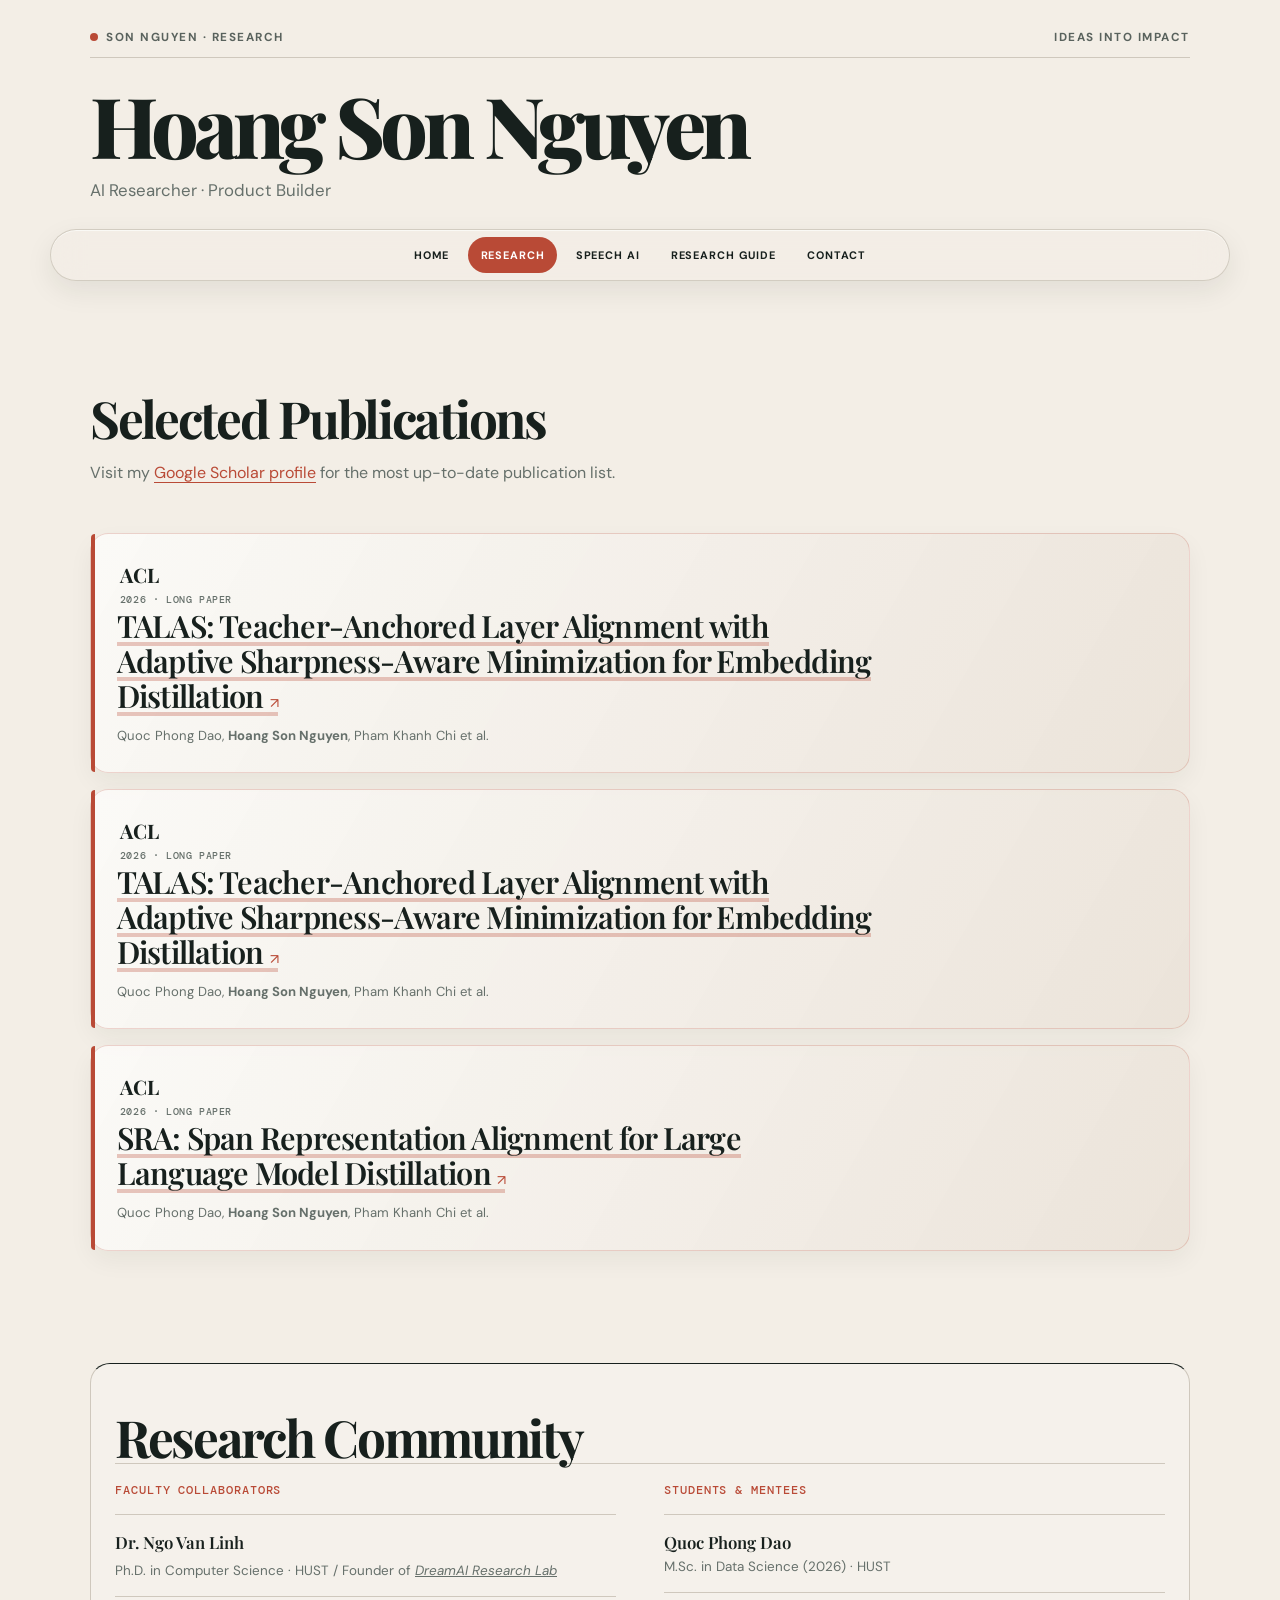
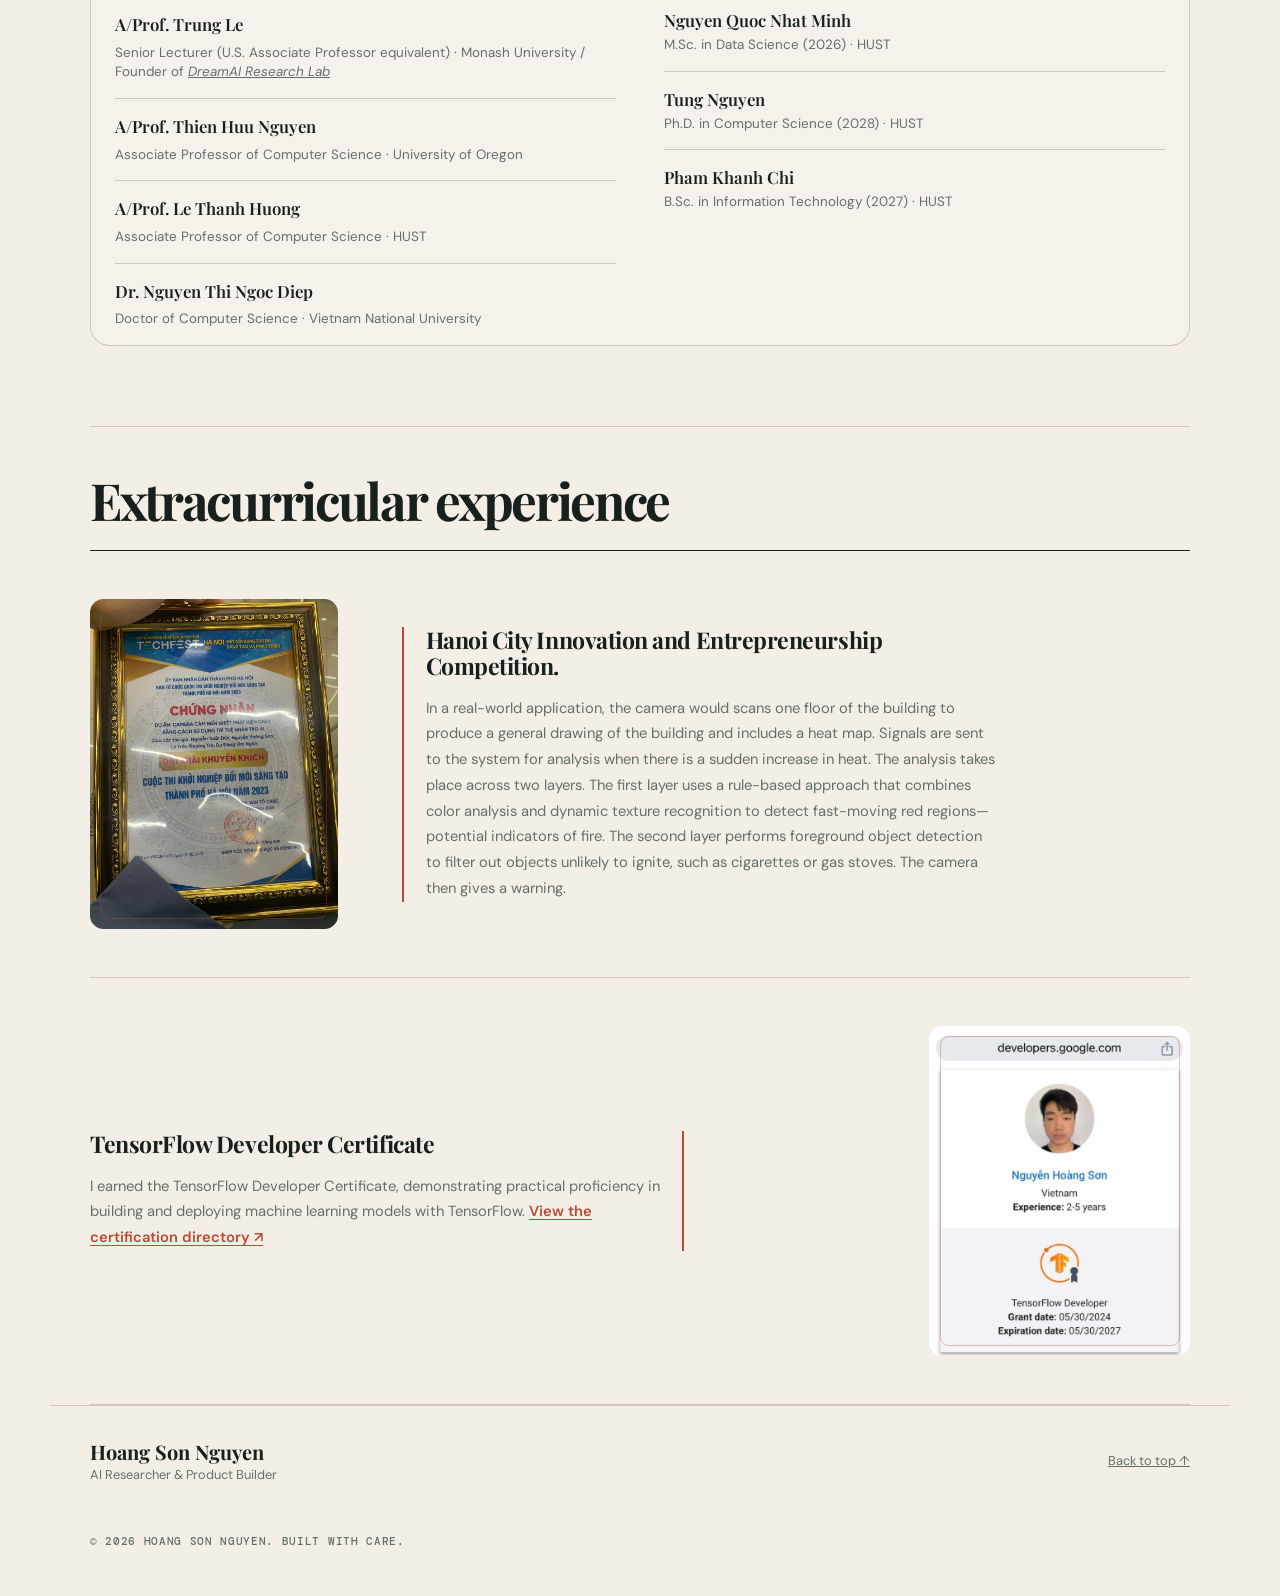
==== commit 0e1f1a91: "shit" ====
--- a/research.html
+++ b/research.html
@@ -33,7 +33,6 @@
       <a class="active" href="research.html" aria-current="page">Research</a>
       <a href="speechAI.html">Speech AI</a>
       <a href="research_guide.html">Research Guide</a>
-      <a href="miscellaneous.html">Miscellaneous</a>
       <a href="index.html#contact">Contact</a>
     </nav>
 
--- a/styles.css
+++ b/styles.css
@@ -31,6 +31,10 @@
 @media (max-width:700px){.updates-content{padding:1.6rem 1.35rem 1.5rem}.updates-content h2{font-size:2.85rem}.updates-content .subheading{font-size:1rem}.timeline>div{min-height:0}.updates-footer a{margin:.75rem 0 0}}
 .misc-card{position:relative;isolation:isolate;display:grid;grid-template-columns:minmax(0,1fr) 230px;align-items:center;gap:3rem;overflow:hidden;min-height:360px;padding:3.2rem 3.5rem;background:linear-gradient(120deg,#1d2925 0%,#263a34 65%,#314c43 100%);color:var(--cream);box-shadow:0 20px 45px rgba(23,32,29,.14)}.misc-card::before{position:absolute;z-index:-1;top:-8rem;right:4rem;width:22rem;height:22rem;border:1px solid rgba(243,238,230,.16);border-radius:50%;box-shadow:0 0 0 2.5rem rgba(243,238,230,.035),0 0 0 5rem rgba(243,238,230,.025);content:""}.misc-card-copy{position:relative;z-index:1}.misc-kicker{display:flex;align-items:center;gap:.6rem;margin:0 0 1.25rem;color:#d9aa9d;font:500 .68rem "DM Mono",monospace;letter-spacing:.13em;text-transform:uppercase}.misc-kicker span{width:7px;height:7px;border-radius:50%;background:var(--accent);box-shadow:0 0 0 4px rgba(185,74,54,.2)}.misc-card h2{margin:0 0 1.25rem;color:var(--cream);font-size:clamp(2.5rem,4.5vw,4.3rem);line-height:.98}.misc-card h2 em{color:#d9aa9d;font-style:italic}.misc-description{max-width:550px;margin:0 0 2.35rem;color:rgba(243,238,230,.72);font-size:1.02rem;line-height:1.65}.misc-cta{display:inline-flex;align-items:center;gap:1rem;padding:.85rem 1.1rem;border:1px solid rgba(243,238,230,.35);border-radius:999px;color:var(--cream);font-size:.72rem;font-weight:700;letter-spacing:.1em;text-transform:uppercase;transition:background .2s ease,border-color .2s ease,transform .2s ease}.misc-cta strong{display:grid;place-items:center;width:1.6rem;height:1.6rem;border-radius:50%;background:var(--accent);font-size:1rem}.misc-cta:hover{border-color:var(--accent);background:rgba(243,238,230,.1);transform:translateY(-2px)}.misc-card-art{display:flex;flex-direction:column;align-items:center;justify-content:center;gap:1.5rem;width:190px;height:190px;border:1px solid rgba(243,238,230,.28);border-radius:50%;color:rgba(243,238,230,.78);font:500 .65rem "DM Mono",monospace;letter-spacing:.15em;text-align:center;transform:rotate(8deg)}.misc-card-art::before,.misc-card-art::after{position:absolute;width:18px;height:18px;border:1px solid #d9aa9d;content:""}.misc-card-art::before{border-right:0;border-bottom:0;transform:translate(-72px,-72px)}.misc-card-art::after{border-left:0;border-top:0;transform:translate(72px,72px)}.misc-card-art strong{color:#d9aa9d;font:700 2.4rem "Playfair Display",serif}.misc-card-art span{font-size:.62rem}
 @media (max-width:700px){.misc-card{display:block;min-height:0;padding:2.2rem 1.6rem}.misc-card::before{right:-10rem;top:8rem}.misc-card h2{font-size:2.8rem}.misc-description{font-size:.95rem;margin-bottom:1.8rem}.misc-card-art{width:145px;height:145px;margin:2.5rem auto 0}.misc-card-art::before{transform:translate(-55px,-55px)}.misc-card-art::after{transform:translate(55px,55px)}}
+.misc-card h2{font-size:clamp(1.7rem,2.8vw,2.8rem)}
+@media (max-width:700px){.misc-card h2{font-size:1.9rem}}
+.timeline a.business-offering,.timeline a.business-offering:visited{display:block;color:inherit;text-decoration:none;cursor:pointer}.business-offering h3,.business-offering p{transition:color .25s ease}.business-offering:hover h3{color:var(--accent)}.business-offering:focus-visible{outline:2px solid var(--accent);outline-offset:6px}
+.product-page-main{max-width:1180px;margin:0 auto;padding:4rem 6vw 7rem}.product-back-link{display:inline-block;color:var(--muted);font:500 .72rem/1 "DM Mono",monospace;letter-spacing:.08em;text-transform:uppercase;text-decoration:none;margin-bottom:3rem}.product-back-link:hover{color:var(--accent)}.product-hero{padding:clamp(2rem,6vw,5.5rem);color:#fff;position:relative;overflow:hidden}.product-hero-speech{background:linear-gradient(120deg,#1d2925,#2d4a3f)}.product-hero-guide{background:linear-gradient(120deg,#9f402f,#c56d4f)}.product-hero::after{content:"";position:absolute;width:18rem;height:18rem;border:1px solid rgba(255,255,255,.25);border-radius:50%;right:-5rem;bottom:-9rem}.product-kicker{font:500 .72rem/1.3 "DM Mono",monospace;letter-spacing:.09em;text-transform:uppercase}.product-hero .product-kicker{color:#f3c4a9}.product-hero h2{max-width:850px;margin:2.5rem 0 1.5rem;font:700 clamp(3rem,8vw,7.4rem)/.95 "Playfair Display",serif;letter-spacing:-.055em}.product-hero h2 em{font-weight:600;color:#f3c4a9}.product-lead{max-width:620px;margin:0;font-size:clamp(1rem,1.5vw,1.25rem);line-height:1.7;color:rgba(255,255,255,.83)}.product-content{padding:clamp(3rem,7vw,7rem) 0}.product-content>.product-kicker{color:var(--accent)}.product-content h3{margin:1.5rem 0 3rem;font:700 clamp(2.4rem,5vw,5rem)/1 "Playfair Display",serif;letter-spacing:-.045em}.product-feature-grid{display:grid;grid-template-columns:repeat(3,1fr);border-top:1px solid var(--line)}.product-feature-grid>div{padding:2rem 1.5rem 1rem 0;border-right:1px solid var(--line)}.product-feature-grid>div+div{padding-left:1.5rem}.product-feature-grid>div:last-child{border-right:0}.product-feature-grid span{display:block;color:var(--accent);font:500 .72rem/1 "DM Mono",monospace;margin-bottom:2.5rem}.product-feature-grid strong{display:block;font:600 1.1rem/1.2 "DM Sans",sans-serif}.product-feature-grid p{max-width:25ch;color:var(--muted);line-height:1.6}@media (max-width:700px){.product-page-main{padding:2.5rem 1.2rem 4rem}.product-back-link{margin-bottom:2rem}.product-hero{padding:2rem 1.4rem 3rem}.product-hero h2{font-size:3.25rem;margin-top:2rem}.product-feature-grid{grid-template-columns:1fr}.product-feature-grid>div,.product-feature-grid>div+div{padding:1.5rem 0;border-right:0;border-bottom:1px solid var(--line)}.product-feature-grid>div:last-child{border-bottom:0}.product-feature-grid span{margin-bottom:1.25rem}}
 .research-publication-intro{position:relative;padding-left:1.25rem}.research-publication-intro::before{position:absolute;top:.2rem;bottom:.2rem;left:0;width:2px;background:var(--accent);content:""}.research-kicker{margin:0 0 .65rem;color:var(--accent);font:500 .68rem "DM Mono",monospace;letter-spacing:.13em;text-transform:uppercase}.research-publication-intro h2{max-width:620px;font-size:clamp(2.6rem,5vw,4.6rem);line-height:.98}.research-publication-intro .publication-note{max-width:620px;font-size:1.04rem;line-height:1.65}.research-paper-list{position:relative;gap:1.5rem}.publication-card{min-height:345px;padding:1.65rem;background:linear-gradient(145deg,rgba(255,255,255,.7),rgba(232,224,213,.58));box-shadow:0 16px 36px rgba(23,32,29,.07)}.publication-card::after{align-self:flex-end;margin-top:1.5rem;color:var(--accent);content:"Read paper  ↗";font:700 .68rem "DM Mono",monospace;letter-spacing:.1em;text-transform:uppercase}.publication-card .paper-conference{align-items:center}.publication-card .paper-conference>span{max-width:190px;text-align:right;font-size:.62rem;line-height:1.5}.publication-card .paper-conference strong{font-size:1.15rem;letter-spacing:.08em}.publication-card .paper-conference>div span{color:var(--accent)}.publication-card h3{font-size:clamp(1.45rem,2.4vw,2.15rem);line-height:1.08}.publication-card h3 a{background:linear-gradient(transparent 88%,rgba(185,74,54,.3) 0);transition:background .2s ease,color .2s ease}.publication-card h3 a:hover{background:linear-gradient(transparent 70%,rgba(185,74,54,.3) 0)}.publication-card .research-paper-content p{font-size:.84rem}.community-section{padding:2rem 1.5rem 0;border:1px solid var(--line);border-radius:1.25rem;background:rgba(255,255,255,.18)}.community-section h2{margin-bottom:1.5rem}.community-grid{border-top:1px solid var(--line);gap:3rem}.community-group li{transition:padding .2s ease}.community-group li:hover{padding-left:.5rem}.community-group li strong{font-size:1.05rem}
 .publication-card{position:relative;overflow:visible}.publication-card .paper-conference{position:relative}.publication-card .paper-type{transition:opacity .2s ease}.publication-card .paper-ranking{position:absolute;z-index:2;top:2.9rem;right:0;max-width:255px;padding:.65rem .8rem;border:1px solid rgba(185,74,54,.35);border-radius:.65rem;background:var(--ink);box-shadow:0 10px 24px rgba(23,32,29,.16);color:var(--cream);font:500 .62rem/1.45 "DM Mono",monospace;letter-spacing:.03em;text-align:left;opacity:0;pointer-events:none;transform:translateY(-5px);transition:opacity .2s ease,transform .2s ease}.publication-card:hover .paper-ranking,.publication-card:focus-within .paper-ranking{opacity:1;transform:translateY(0)}.publication-card:hover .paper-type{color:var(--accent)}
 @media (max-width:700px){.research-publication-intro{padding-left:1rem}.research-publication-intro h2{font-size:2.9rem}.publication-card{min-height:300px;padding:1.3rem}.publication-card .paper-conference>span{max-width:150px;text-align:left}.community-section{padding:1.5rem 1rem 0}.community-grid{gap:1rem}.community-group li:hover{padding-left:0}}
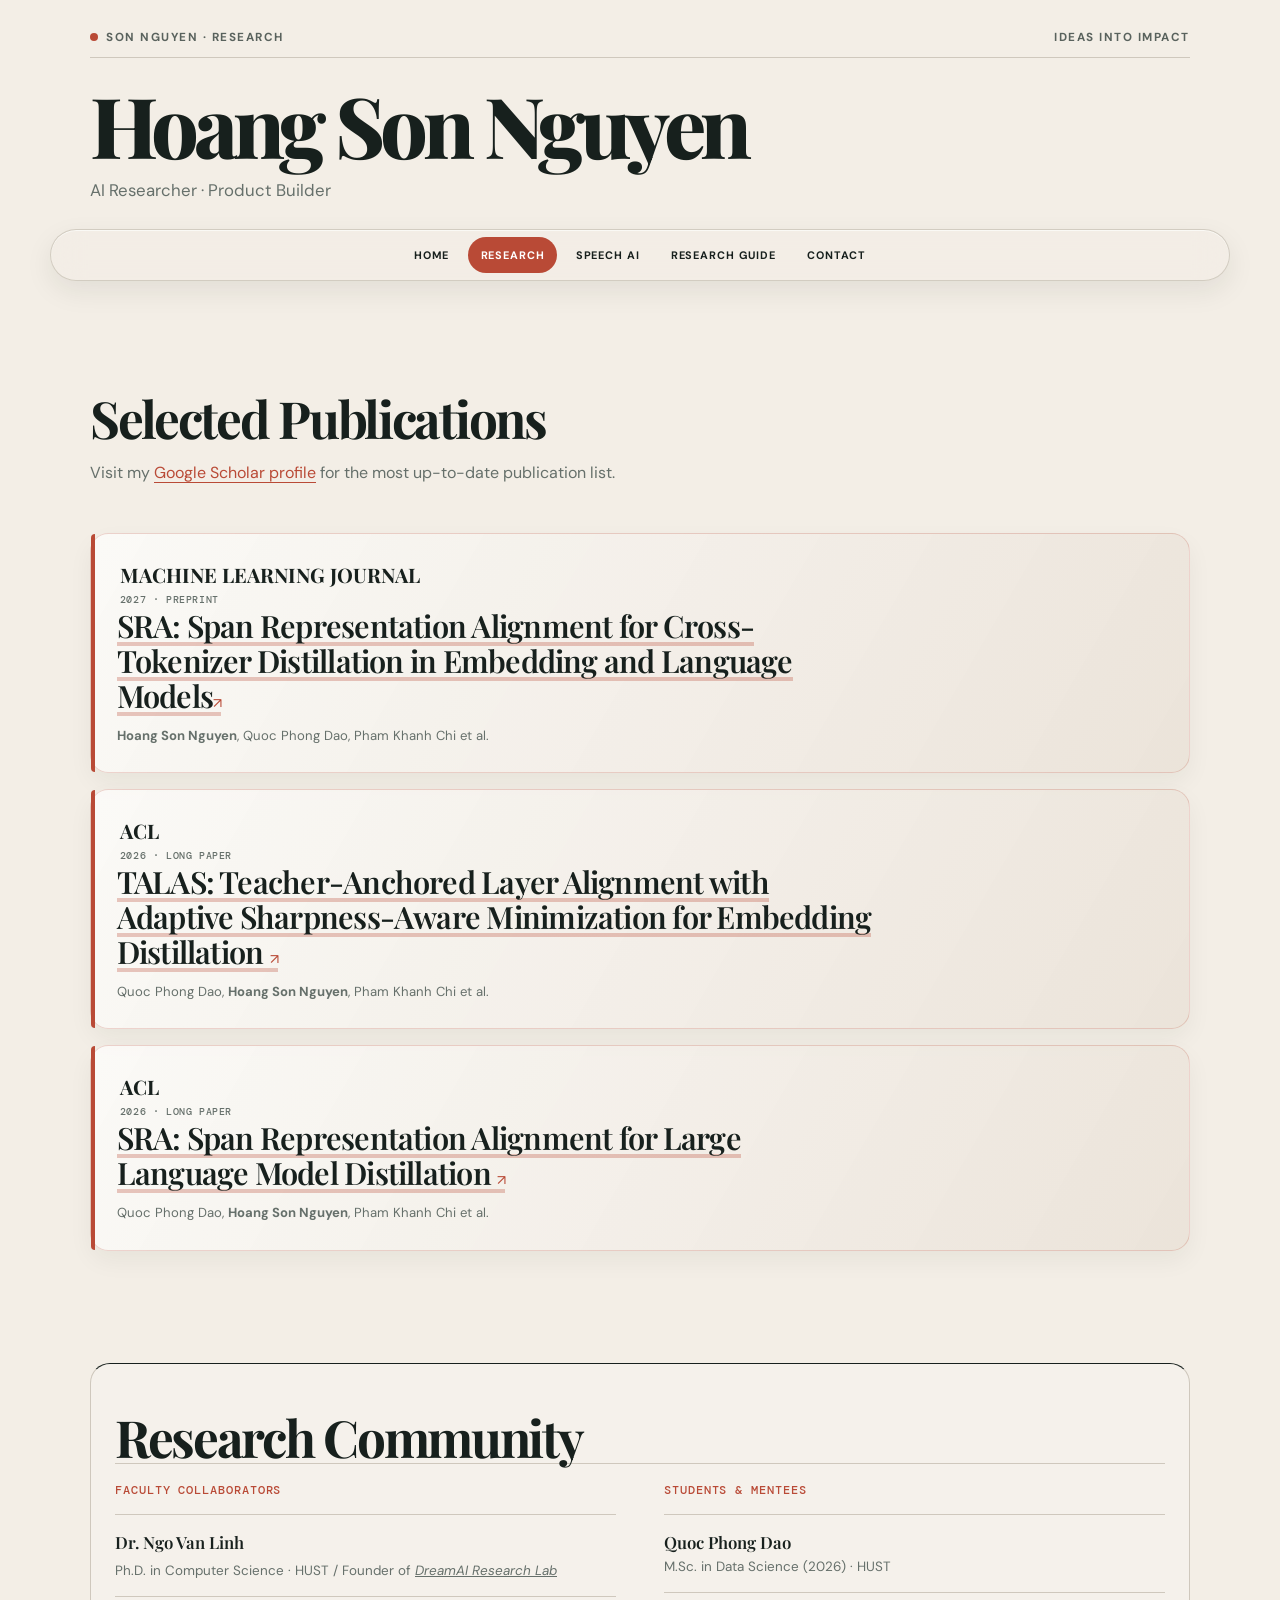
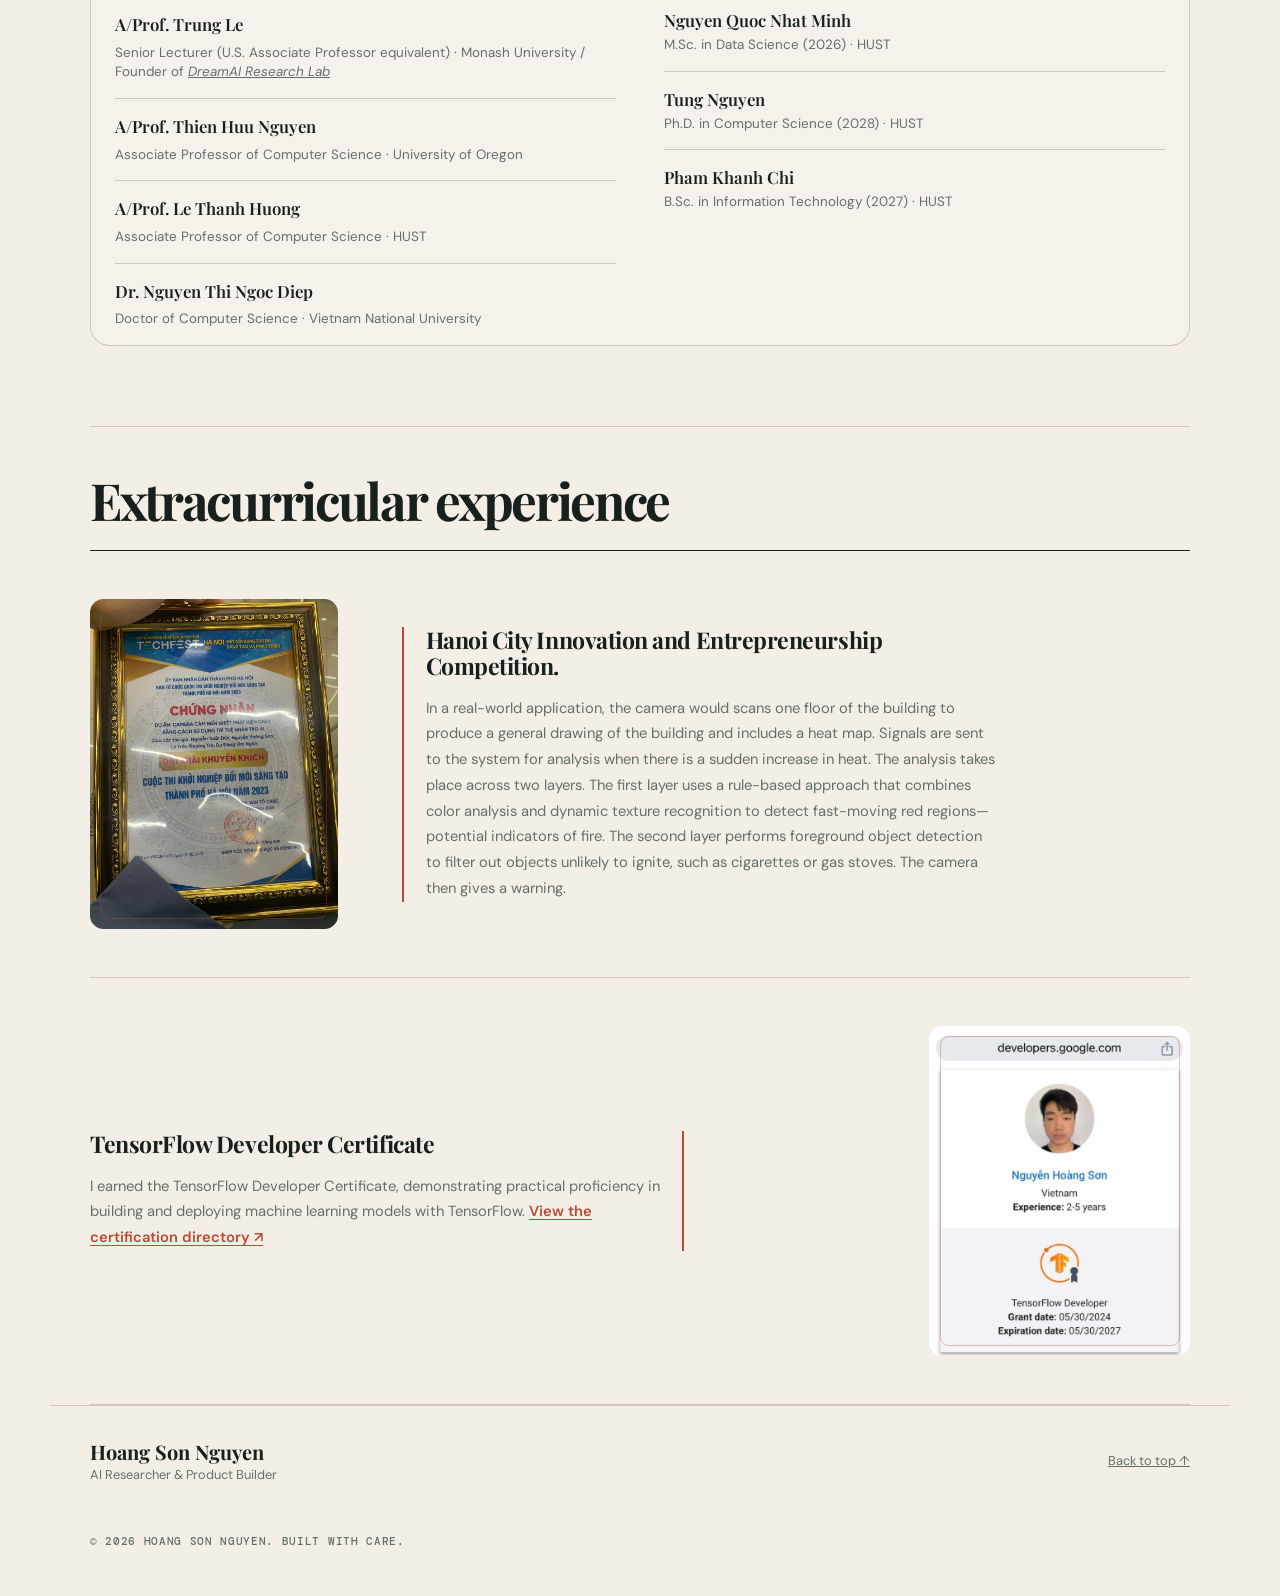
==== commit 5bc9aa77: "new" ====
--- a/research.html
+++ b/research.html
@@ -42,9 +42,9 @@
         <p class="research-page-publication-note">Visit my <a href="https://scholar.google.com/" target="_blank" rel="noopener noreferrer">Google Scholar profile</a> for the most up-to-date publication list.</p>
         <div class="research-page-publications">
           <article class="research-page-paper">
-            <div class="research-page-paper-meta"><strong>ACL</strong><span>2026 · Long paper</span></div>
-            <h3><a href="https://aclanthology.org/2026.acl-long.1509/" target="_blank" rel="noopener noreferrer">TALAS: Teacher-Anchored Layer Alignment with Adaptive Sharpness-Aware Minimization for Embedding Distillation <span>↗</span></a></h3>
-            <p>Quoc Phong Dao, <strong>Hoang Son Nguyen</strong>, Pham Khanh Chi et al.</p>
+            <div class="research-page-paper-meta"><strong>Machine Learning Journal</strong><span>2027 · Preprint</span></div>
+            <h3><a href="#" target="_blank" rel="noopener noreferrer">SRA: Span Representation Alignment for Cross-Tokenizer Distillation in Embedding and Language Models<span>↗</span></a></h3>
+            <p><strong>Hoang Son Nguyen</strong>, Quoc Phong Dao, Pham Khanh Chi et al.</p>
           </article>
           <article class="research-page-paper">
             <div class="research-page-paper-meta"><strong>ACL</strong><span>2026 · Long paper</span></div>
--- a/styles.css
+++ b/styles.css
@@ -35,6 +35,9 @@
 @media (max-width:700px){.misc-card h2{font-size:1.9rem}}
 .timeline a.business-offering,.timeline a.business-offering:visited{display:block;color:inherit;text-decoration:none;cursor:pointer}.business-offering h3,.business-offering p{transition:color .25s ease}.business-offering:hover h3{color:var(--accent)}.business-offering:focus-visible{outline:2px solid var(--accent);outline-offset:6px}
 .product-page-main{max-width:1180px;margin:0 auto;padding:4rem 6vw 7rem}.product-back-link{display:inline-block;color:var(--muted);font:500 .72rem/1 "DM Mono",monospace;letter-spacing:.08em;text-transform:uppercase;text-decoration:none;margin-bottom:3rem}.product-back-link:hover{color:var(--accent)}.product-hero{padding:clamp(2rem,6vw,5.5rem);color:#fff;position:relative;overflow:hidden}.product-hero-speech{background:linear-gradient(120deg,#1d2925,#2d4a3f)}.product-hero-guide{background:linear-gradient(120deg,#9f402f,#c56d4f)}.product-hero::after{content:"";position:absolute;width:18rem;height:18rem;border:1px solid rgba(255,255,255,.25);border-radius:50%;right:-5rem;bottom:-9rem}.product-kicker{font:500 .72rem/1.3 "DM Mono",monospace;letter-spacing:.09em;text-transform:uppercase}.product-hero .product-kicker{color:#f3c4a9}.product-hero h2{max-width:850px;margin:2.5rem 0 1.5rem;font:700 clamp(3rem,8vw,7.4rem)/.95 "Playfair Display",serif;letter-spacing:-.055em}.product-hero h2 em{font-weight:600;color:#f3c4a9}.product-lead{max-width:620px;margin:0;font-size:clamp(1rem,1.5vw,1.25rem);line-height:1.7;color:rgba(255,255,255,.83)}.product-content{padding:clamp(3rem,7vw,7rem) 0}.product-content>.product-kicker{color:var(--accent)}.product-content h3{margin:1.5rem 0 3rem;font:700 clamp(2.4rem,5vw,5rem)/1 "Playfair Display",serif;letter-spacing:-.045em}.product-feature-grid{display:grid;grid-template-columns:repeat(3,1fr);border-top:1px solid var(--line)}.product-feature-grid>div{padding:2rem 1.5rem 1rem 0;border-right:1px solid var(--line)}.product-feature-grid>div+div{padding-left:1.5rem}.product-feature-grid>div:last-child{border-right:0}.product-feature-grid span{display:block;color:var(--accent);font:500 .72rem/1 "DM Mono",monospace;margin-bottom:2.5rem}.product-feature-grid strong{display:block;font:600 1.1rem/1.2 "DM Sans",sans-serif}.product-feature-grid p{max-width:25ch;color:var(--muted);line-height:1.6}@media (max-width:700px){.product-page-main{padding:2.5rem 1.2rem 4rem}.product-back-link{margin-bottom:2rem}.product-hero{padding:2rem 1.4rem 3rem}.product-hero h2{font-size:3.25rem;margin-top:2rem}.product-feature-grid{grid-template-columns:1fr}.product-feature-grid>div,.product-feature-grid>div+div{padding:1.5rem 0;border-right:0;border-bottom:1px solid var(--line)}.product-feature-grid>div:last-child{border-bottom:0}.product-feature-grid span{margin-bottom:1.25rem}}
+.speech-demo{border-top:1px solid var(--line)}.speech-demo-grid{display:grid;grid-template-columns:repeat(3,minmax(0,1fr));gap:1.25rem}.speech-demo figure{margin:0}.speech-demo img{display:block;width:100%;aspect-ratio:4/3;object-fit:cover;object-position:top;border:1px solid var(--line);border-radius:1rem;background:#fff;box-shadow:0 12px 30px rgba(23,32,29,.07)}.speech-demo figcaption{margin-top:.8rem;color:var(--muted);font:500 .72rem "DM Mono",monospace;text-transform:uppercase;letter-spacing:.07em}.speech-demo-coming{margin:2.5rem 0 0;color:var(--accent);font:500 .8rem "DM Mono",monospace;text-transform:uppercase;letter-spacing:.14em}@media (max-width:700px){.speech-demo-grid{grid-template-columns:1fr;gap:2rem}.speech-demo img{aspect-ratio:auto;max-height:360px;object-fit:contain}}
+.speech-demo-grid{display:grid;grid-template-columns:repeat(12,minmax(0,1fr));gap:1.25rem;align-items:start}.speech-demo-card{min-width:0;margin:0;padding:1rem;border:1px solid rgba(207,200,189,.9);border-radius:1.35rem;background:linear-gradient(145deg,rgba(255,255,255,.72),rgba(232,224,213,.62));box-shadow:0 18px 38px rgba(23,32,29,.07);transition:transform .3s ease,box-shadow .3s ease,border-color .3s ease}.speech-demo-card:hover{transform:translateY(-7px);border-color:var(--accent);box-shadow:0 24px 44px rgba(23,32,29,.13)}.speech-demo-card-full{grid-column:2/span 10;order:-1}.speech-demo-card-word{grid-column:span 5}.speech-demo-card-phoneme{grid-column:span 7;margin-top:3rem}.speech-demo-card-intonation{grid-column:1/-1;margin-top:1rem}.speech-demo-image{display:flex;align-items:center;justify-content:center;min-height:188px;overflow:hidden;border-radius:.85rem;background:#202b27;padding:.85rem}.speech-demo-image img{display:block;width:100%;height:auto;max-height:300px;object-fit:contain;object-position:center;border:0;border-radius:.45rem;background:#fff;box-shadow:0 7px 18px rgba(0,0,0,.18)}.speech-demo-card-full .speech-demo-image{min-height:360px}.speech-demo-card-full .speech-demo-image img{max-height:620px}.speech-demo-card-intonation .speech-demo-image{min-height:0;padding:1.25rem}.speech-demo-card-intonation .speech-demo-image img{width:100%;max-height:none}.speech-demo figcaption{display:grid;grid-template-columns:2rem 1fr;column-gap:.7rem;row-gap:.3rem;margin:1.1rem .15rem .2rem;color:var(--ink);font:normal inherit;text-transform:none;letter-spacing:normal}.speech-demo figcaption span{grid-row:span 2;color:var(--accent);font:500 .7rem "DM Mono",monospace}.speech-demo figcaption strong{font:600 1rem "DM Sans",sans-serif}.speech-demo figcaption small{color:var(--muted);font-size:.82rem;line-height:1.45}@media (max-width:700px){.speech-demo-grid{grid-template-columns:1fr;gap:1rem}.speech-demo-card-full,.speech-demo-card-word,.speech-demo-card-phoneme,.speech-demo-card-intonation{grid-column:auto;margin-top:0}.speech-demo-image,.speech-demo-card-full .speech-demo-image,.speech-demo-card-intonation .speech-demo-image{min-height:0;padding:.65rem}.speech-demo-image img{max-height:340px}.speech-demo-card-full .speech-demo-image img{max-height:470px}}
+.product-coming-soon{padding-top:clamp(4rem,8vw,8rem);padding-bottom:clamp(5rem,10vw,10rem)}.coming-soon-label{display:flex;align-items:center;gap:.8rem;margin:0;color:var(--accent);font:500 1rem "DM Mono",monospace;letter-spacing:.14em;text-transform:uppercase}.coming-soon-label span{width:9px;height:9px;border-radius:50%;background:var(--accent);box-shadow:0 0 0 6px rgba(185,74,54,.12)}
 .research-publication-intro{position:relative;padding-left:1.25rem}.research-publication-intro::before{position:absolute;top:.2rem;bottom:.2rem;left:0;width:2px;background:var(--accent);content:""}.research-kicker{margin:0 0 .65rem;color:var(--accent);font:500 .68rem "DM Mono",monospace;letter-spacing:.13em;text-transform:uppercase}.research-publication-intro h2{max-width:620px;font-size:clamp(2.6rem,5vw,4.6rem);line-height:.98}.research-publication-intro .publication-note{max-width:620px;font-size:1.04rem;line-height:1.65}.research-paper-list{position:relative;gap:1.5rem}.publication-card{min-height:345px;padding:1.65rem;background:linear-gradient(145deg,rgba(255,255,255,.7),rgba(232,224,213,.58));box-shadow:0 16px 36px rgba(23,32,29,.07)}.publication-card::after{align-self:flex-end;margin-top:1.5rem;color:var(--accent);content:"Read paper  ↗";font:700 .68rem "DM Mono",monospace;letter-spacing:.1em;text-transform:uppercase}.publication-card .paper-conference{align-items:center}.publication-card .paper-conference>span{max-width:190px;text-align:right;font-size:.62rem;line-height:1.5}.publication-card .paper-conference strong{font-size:1.15rem;letter-spacing:.08em}.publication-card .paper-conference>div span{color:var(--accent)}.publication-card h3{font-size:clamp(1.45rem,2.4vw,2.15rem);line-height:1.08}.publication-card h3 a{background:linear-gradient(transparent 88%,rgba(185,74,54,.3) 0);transition:background .2s ease,color .2s ease}.publication-card h3 a:hover{background:linear-gradient(transparent 70%,rgba(185,74,54,.3) 0)}.publication-card .research-paper-content p{font-size:.84rem}.community-section{padding:2rem 1.5rem 0;border:1px solid var(--line);border-radius:1.25rem;background:rgba(255,255,255,.18)}.community-section h2{margin-bottom:1.5rem}.community-grid{border-top:1px solid var(--line);gap:3rem}.community-group li{transition:padding .2s ease}.community-group li:hover{padding-left:.5rem}.community-group li strong{font-size:1.05rem}
 .publication-card{position:relative;overflow:visible}.publication-card .paper-conference{position:relative}.publication-card .paper-type{transition:opacity .2s ease}.publication-card .paper-ranking{position:absolute;z-index:2;top:2.9rem;right:0;max-width:255px;padding:.65rem .8rem;border:1px solid rgba(185,74,54,.35);border-radius:.65rem;background:var(--ink);box-shadow:0 10px 24px rgba(23,32,29,.16);color:var(--cream);font:500 .62rem/1.45 "DM Mono",monospace;letter-spacing:.03em;text-align:left;opacity:0;pointer-events:none;transform:translateY(-5px);transition:opacity .2s ease,transform .2s ease}.publication-card:hover .paper-ranking,.publication-card:focus-within .paper-ranking{opacity:1;transform:translateY(0)}.publication-card:hover .paper-type{color:var(--accent)}
 @media (max-width:700px){.research-publication-intro{padding-left:1rem}.research-publication-intro h2{font-size:2.9rem}.publication-card{min-height:300px;padding:1.3rem}.publication-card .paper-conference>span{max-width:150px;text-align:left}.community-section{padding:1.5rem 1rem 0}.community-grid{gap:1rem}.community-group li:hover{padding-left:0}}
